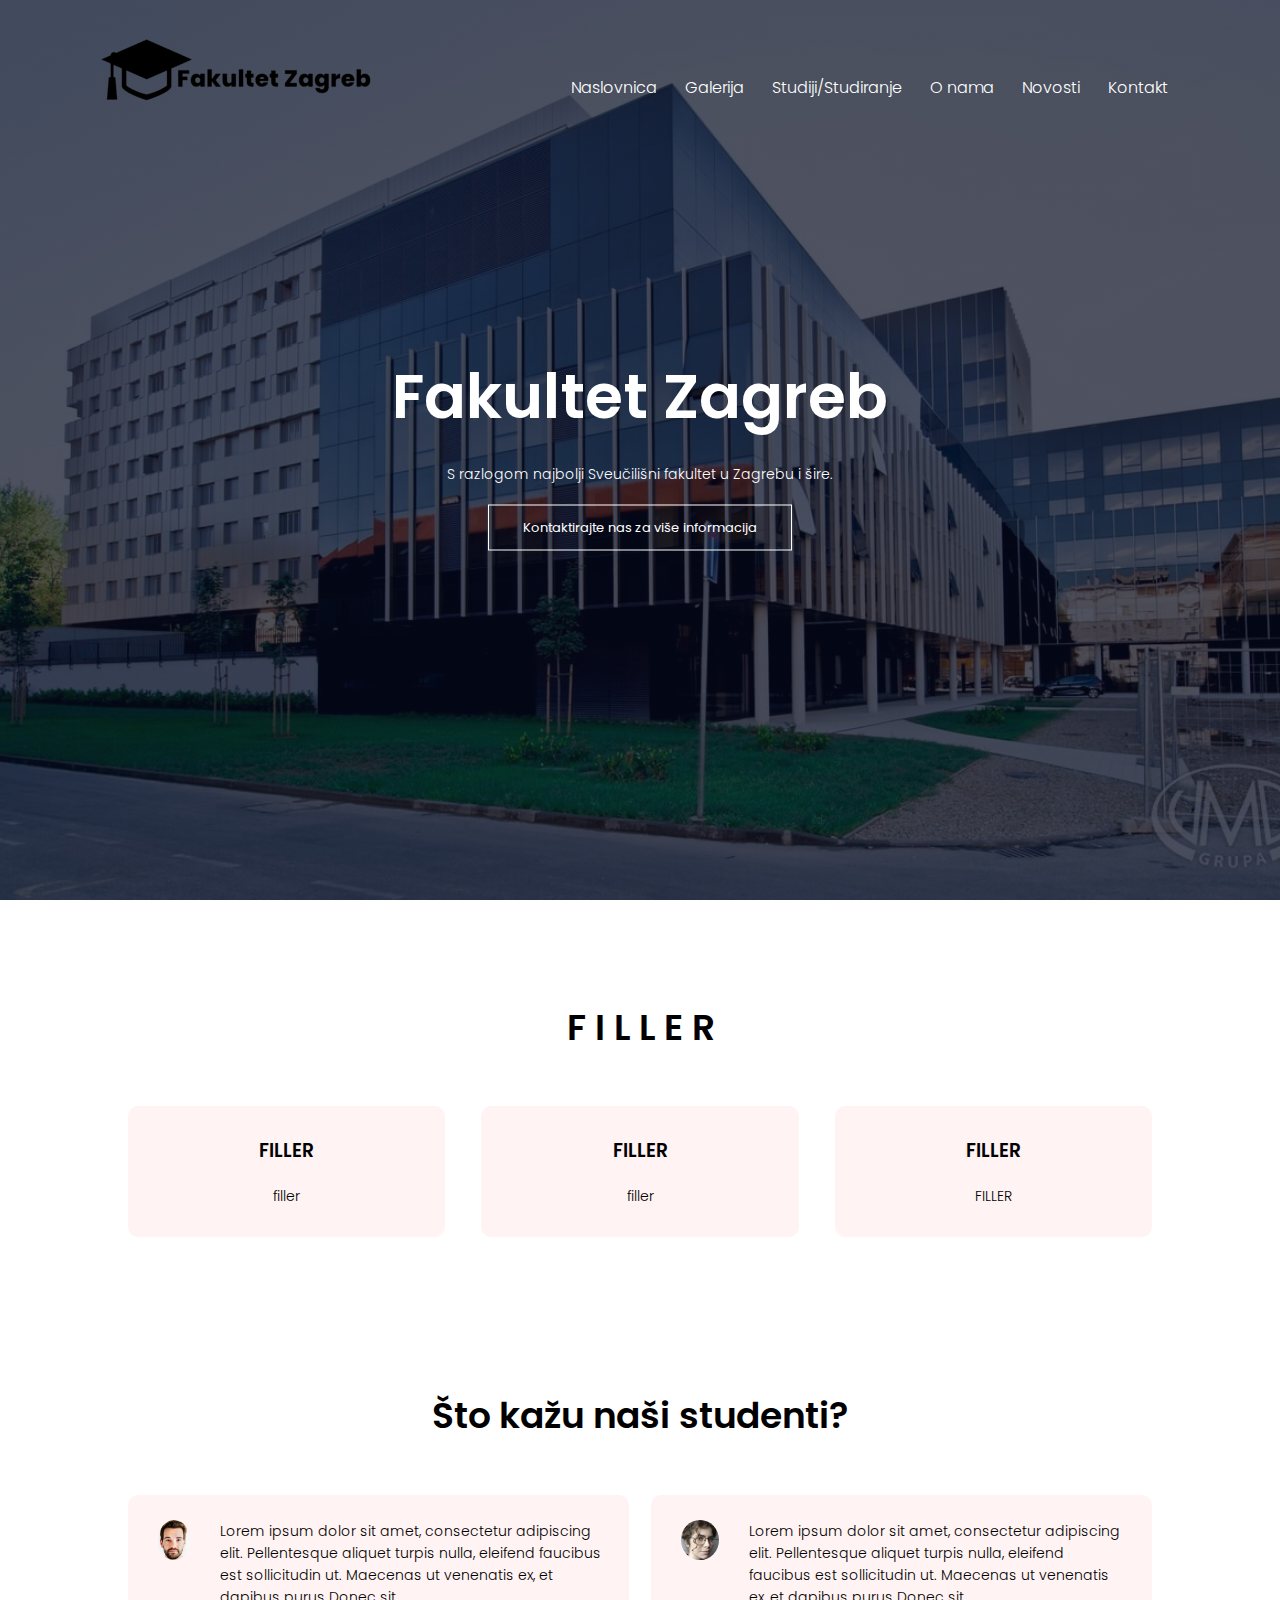
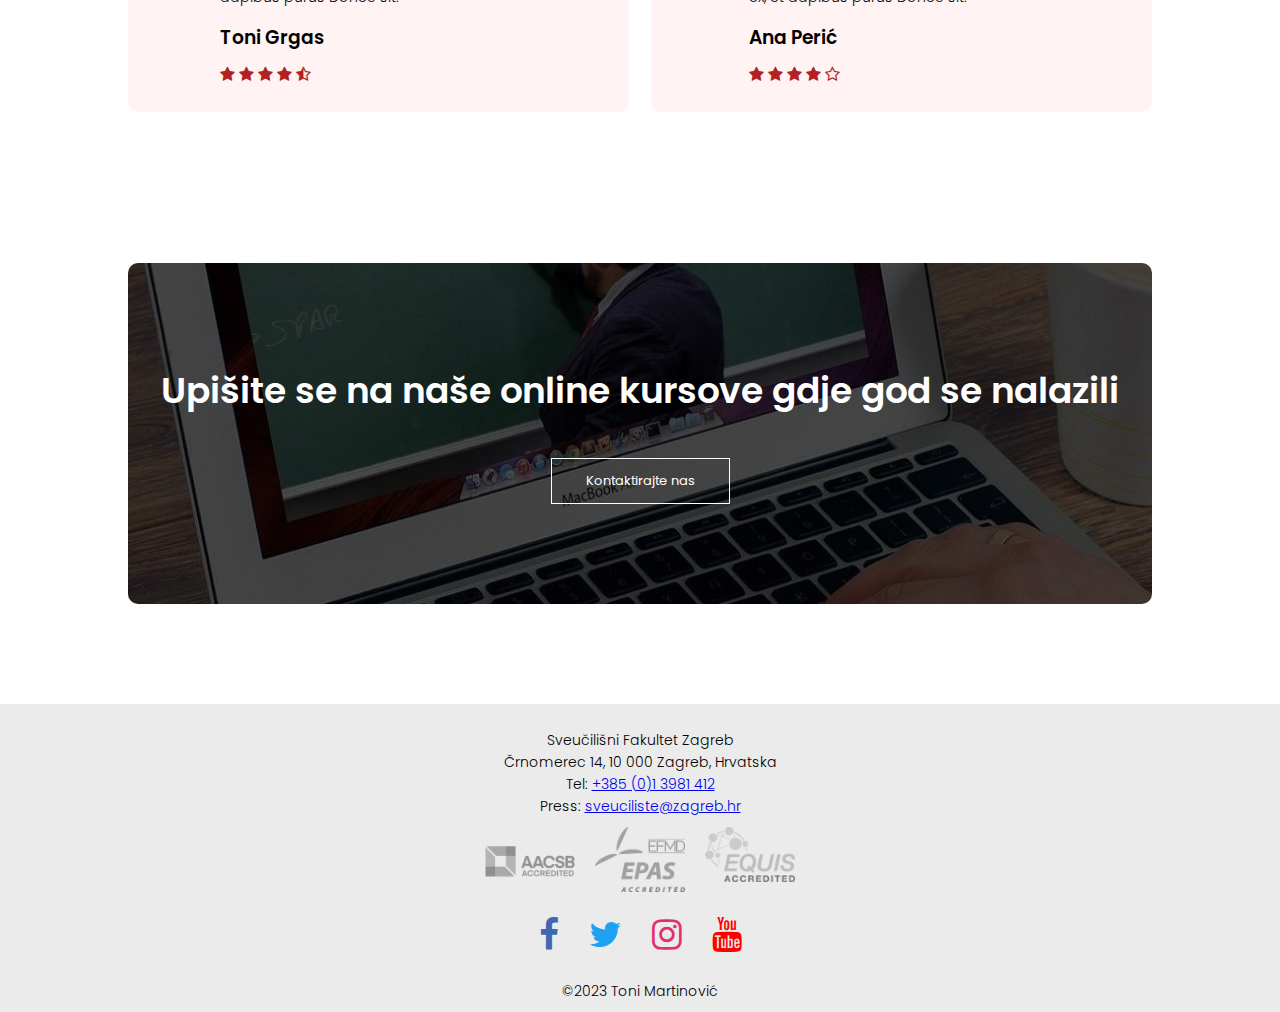
==== index.html @ e49adcfc "Update index.html" ====
<!DOCTYPE html>
<html lang="en">

<head>
  <title>Sveučilišni Fakultet Zagreb</title>
  <meta charset="utf-8">
  <meta name="viewport" content="width=device-width, initial-scale=1">
  <link rel="stylesheet" href="style.css">
  <link rel="preconnect" href="https://fonts.googleapis.com">
  <link rel="preconnect" href="https://fonts.gstatic.com" crossorigin>
  <link href="https://fonts.googleapis.com/css2?family=Poppins:wght@100;200;300;400;600;700&display=swap"
    rel="stylesheet">
  <link rel="stylesheet" href="https://stackpath.bootstrapcdn.com/font-awesome/4.7.0/css/font-awesome.min.css">

<body>
  <section class="header">
    <nav>
      <a href="index.html"><img src="slike/logo.png"></a>
      <div class="nav-links" id="navLinks">
        <ul>
          <i class="fa fa-times"></i>
          <li><a href="index.html">Naslovnica</a></li>
          <li><a href="galerija.html">Galerija</a></li>
          <li><a href="studiji.html">Studiji/Studiranje</a></li>
          <li><a href="about.html">O nama</a></li>
          <li><a href="novosti.html">Novosti</a></li>
          <li><a href="kontakt.html">Kontakt</a></li>
        </ul>
      </div>
    </nav>
    <div class="text-box">
      <h1>Fakultet Zagreb</h1>
      <p>S razlogom najbolji Sveučilišni fakultet u Zagrebu i šire.</p>
      <a href="kontakt.html" class="hero-btn">Kontaktirajte nas za više informacija</a>
    </div>
  </section>
  <!--------STUDIJI-------->
  <section class="ponuda">
    <h1>
      F I L L E R
    </h1>
    <div class="row">
      <div class="ponuda-col">
        <h3>FILLER</h3>
        <p> filler</p>
      </div>
      <div class="ponuda-col">
        <h3>FILLER</h3>
        <p>filler</p>
      </div>
      <div class="ponuda-col">
        <h3>FILLER</h3>
        <p>FILLER<br>
      </div>
    </div>
  </section>
  <!---------osvrti---------->
  <section class="osvrti">
    <h1>Što kažu naši studenti?</h1>

    <div class="row">
      <div class="osvrti-col">
        <img src="slike/osvrt1.png">
        <div>
          <p>Lorem ipsum dolor sit amet, consectetur adipiscing elit.
            Pellentesque aliquet turpis nulla, eleifend faucibus est sollicitudin ut.
            Maecenas ut venenatis ex, et dapibus purus Donec sit.</p>
          <h3>Toni Grgas</h3>
          <i class="fa fa-star"></i>
          <i class="fa fa-star"></i>
          <i class="fa fa-star"></i>
          <i class="fa fa-star"></i>
          <i class="fa fa-star-half-o"></i>
        </div>
      </div>
      <div class="osvrti-col">
        <img src="slike/osvrt2.png">
        <div>
          <p>Lorem ipsum dolor sit amet, consectetur adipiscing elit.
            Pellentesque aliquet turpis nulla, eleifend faucibus est sollicitudin ut.
            Maecenas ut venenatis ex, et dapibus purus Donec sit.</p>
          <h3>Ana Perić</h3>
          <i class="fa fa-star"></i>
          <i class="fa fa-star"></i>
          <i class="fa fa-star"></i>
          <i class="fa fa-star"></i>
          <i class="fa fa-star-o"></i>
        </div>
      </div>
    </div>
  </section>

  <!--------ONLINE-------->
  <section class="onlinekontakt">
    <h1>Upišite se na naše online kursove gdje god se nalazili</h1>
    <a href="kontakt.html" class="hero-btn">Kontaktirajte nas</a>
  </section>
  <!--------FOOTER-------->
  <section class="footer">
    <p>Sveučilišni Fakultet Zagreb<br>
      Črnomerec 14, 10 000 Zagreb, Hrvatska<br>
      Tel: <a href="tel:+385 (0)1 3981 412">+385 (0)1 3981 412</a><br>
      Press: <a href="kontakt.html">sveuciliste@zagreb.hr</a></p>
    <div class="footer-logos">
      <li>
        <a href="http://www.aacsb.edu/" target="_blank">
          <img src="/slike/aacsb_grey.png" alt="AACSB"></a>
      </li>
      <li>
        <a href="https://efmdglobal.org/" target="_blank">
          <img src="/slike/epas_grey.png" alt="EPAS">
        </a>
      </li>
      <li>
        <a href="https://www.efmdglobal.org/" target="_blank">
          <img src="/slike/equis-gray.png" alt="EQUIS">
        </a>
      </li>
    </div>
    <div class="icons">
      <a href="https://www.facebook.com/sveucilisnifakultetzagreb" class="fa fa-facebook"></a>
      <a href="https://www.twitter.com/sveucilisnifakultetzagreb" class="fa fa-twitter"></a>
      <a href="https://www.instagram.com/sveucilisnifakultetzagreb" class="fa fa-instagram"></a>
      <a href="https://www.youtube.com/@sveucilisnifakultetzagreb" class="fa fa-youtube"></a>
    </div>
    <p>©2023 Toni Martinović</p>
  </section>
  <!--------FOOTER-------->
</body>

</html>
---- style.css ----
* {
  margin: 0;
  padding: 0;
  font-family: 'Poppins', sans-serif;
}

.header {
  min-height: 100vh;
  width: 100%;
  background-image: linear-gradient(rgba(4, 9, 30, 0.7), rgba(4, 9, 30, 0.7)), url(slike/pozadina.png);
  background-position: center;
  background-size: cover;
  position: relative;
}

.header img {
  padding-left: 100px;
  padding-top: 32px;
}

.nav {
  display: flex;
  padding: 2% 6%;
  justify-content: space-between;
  align-items: center;
}

.nav img {
  width: 150px;
}

.nav-links {
  flex: 1;
  text-align: right;
  margin-top: -50px;
  font-weight: 300;
  padding-right: 100px;
}

.nav-links ul li {
  list-style: none;
  display: inline-block;
  padding: 8px 12px;
  position: relative;
}

.nav-links ul li a {
  color: white;
  text-decoration: none;
  font-size: 16px;
}


.text-box {
  width: 90%;
  color: white;
  position: absolute;
  top: 50%;
  left: 50%;
  transform: translate(-50%, -50%);
  text-align: center;
}

.text-box h1 {
  font-size: 62px;
}

.text-box p {
  margin: 10px 0 10px;
  font-size: 14px;
  color: white;
}

.hero-btn {
  display: inline-block;
  text-decoration: none;
  color: white;
  border: 1px solid white;
  padding: 12px 34px;
  font-size: 13px;
  background: transparent;
  position: relative;
  cursor: pointer;
}

.hero-btn:hover {
  border: 1px solid red;
  background: red;
  transition: 1.5s;
}

nav .fa {
  display: none;
}


@media(max-width: 700px) {
  .text-box h1 {
    font-size: 20px;
  }

  .nav-links ul li {
    display: block;
  }

  .nav-links {
    position: fixed;
    background: red;
    text-align: left;
    height: 100vh;
    width: 200px;
    top: 0;
    right: -300px;
    text-align: left;
    z-index: 2;
    transition: 1s;
  }

  nav .fa {
    display: block;
    color: #fff;
    margin: 10px;
    font-size: 22px;
    cursor: pointer;
  }

  .nav-links ul {
    padding: 30px;
  }

  .header img {
    padding-left: 25px;
    padding-top: 8px;
  }
}

/*-------Ponuda------*/
.ponuda {
  width: 80%;
  margin: auto;
  text-align: center;
  padding-top: 100px;
}

h1 {
  font-size: 36px;
  font-weight: 600;
}

p {
  color: #000000;
  font-size: 14px;
  font-weight: 300;
  line-height: 22px;
  padding: 10px;
}

.row {
  margin-top: 5%;
  display: flex;
  justify-content: space-between;
}

.ponuda-col {
  flex-basis: 31%;
  background: #fff3f3;
  border-radius: 10px;
  margin-bottom: 5%;
  padding: 20px 12px;
  box-sizing: border-box;
}

h3 {
  text-align: center;
  font-weight: 600;
  margin: 10px 0;
}

.ponuda-col:hover {
  box-shadow: 0 0 20px 0px rgba(0, 0, 0, 0.2);
}

@media(max-width: 700px) {
  .row {
    flex-direction: column;
  }

  .ponuda h1 {
    font-size: 24px;
  }

  .ponuda p {
    font-size: 13px;
  }
}

/*-------------- VIJESTI --------*/

.vijesti {
  width: 80%;
  margin: auto;
  text-align: center;
  padding-top: 50px;
}

.vijesti-col {
  flex-basis: 32%;
  border-radius: 10px;
  margin-bottom: 30px;
  position: relative;
  overflow: hidden;
}

.vijesti-col img {
  width: 100%;
  display: block;
}

.layer {
  height: 100%;
  width: 100%;
  position: absolute;
  top: 0;
  left: 0;
  transition: 0.5s;
}

.layer:hover {
  background: rgba(100, 144, 240, 0.527);
}

.layer h3 {
  width: 100%;
  font-weight: 500;
  color: white;
  font-size: 26px;
  bottom: 0;
  left: 50%;
  transform: translateX(-50%);
  position: absolute;
  opacity: 0;
  transition: 0.5s;

}

.layer:hover h3 {
  bottom: 49%;
  opacity: 1;
}

@media(max-width: 700px) {
  .vijesti img {
    margin-left: 0px;
    margin-right: 15px;
  }

  .vijesti h3 {
    font-size: 17px;
  }
}

/* ---------KAMPUS-------- */

.kampus {
  width: 80%;
  margin: auto;
  text-align: center;
  padding-top: 100px;
}

.kampus-col {
  flex-basis: 31%;
  border-radius: 10px;
  margin-bottom: 5%;
  text-align: left;
}

.kampus-col img {
  width: 100%;
  border-radius: 10px;
}

.kampus-col p {
  padding: 0;
}

.kampus-col h3 {
  margin-top: 16px;
  margin-bottom: 15px;
  text-align: left;
}

/*---------OSVRTI----------*/
.osvrti {
  width: 80%;
  margin: auto;
  padding-top: 100px;
  text-align: center;
}

.osvrti-col {
  flex-basis: 44%;
  border-radius: 10px;
  margin-bottom: 5%;
  text-align: left;
  background: #fff3f3;
  padding: 25px;
  cursor: pointer;
  display: flex;
}

.osvrti-col img {
  height: 40px;
  margin-left: 5px;
  margin-right: 30px;
  border-radius: 50%;
}

.osvrti-col p {
  padding: 0;
}

.osvrti-col h3 {
  margin-top: 15px;
  text-align: left;
}

.osvrti-col .fa {
  color: firebrick;
}

@media(max-width: 700px) {
  .osvrti-col img {
    margin-left: 0px;
    margin-right: 15px;
  }
}

/* --------ONLINE----------*/
.onlinekontakt {
  margin: 100px auto;
  width: 80%;
  background-image: linear-gradient(rgb(0, 0, 0, 0.7), rgba(0, 0, 0, 0.7)), url(slike/onlinebanner.png);
  background-position: center;
  background-size: cover;
  border-radius: 10px;
  text-align: center;
  padding: 100px 0;
}

.onlinekontakt h1 {
  color: white;
  margin-bottom: 40px;
  padding: 0;
}

@media(max-width: 700px) {
  .onlinekontakt h1 {
    font-size: 24px;
  }
}

.footer {
  width: 100%;
  text-align: center;
  padding: 15px 0;
  padding-bottom: 0px;
  background-color: rgba(128, 128, 128, 0.158);
}

.footer h4 {
  margin-bottom: 25px;
  margin-top: 25px;
  font-weight: 600;
}

.footer-logos img {
  width: 90px;
  margin: 0 10px;
  opacity: .5;
}

.footer-logos {
  padding: 0px;
  list-style-type: none;
  padding: 0;
  margin: 0;
  display: inline-flex;
}

.icons .fa {
  color: #FF0000;
  margin: 0 13px;
  cursor: pointer;
  padding: 18px 0;
  font-size: 35px;
  text-decoration: none;
  /* hyperlink crtica na ikonicama*/
}

.icons .fa:hover {
  color: rgba(253, 114, 114, 0.733);
  transition: 1s;
}

.icons .fa-facebook {
  color: #4267B2;
}

.icons .fa-facebook:hover {
  color: rgb(47, 6, 161);
  transition: 1s;
}

.icons .fa-twitter {
  color: #1DA1F2;
}

.icons .fa-twitter:hover {
  color: #197ab6;
  transition: 1s;
}

.icons .fa-instagram {
  color: #E1306C;
}

.icons .fa-instagram:hover {
  color: rgba(192, 49, 97, 0.452);
  transition: 1s;
}

/*--------------SUB-HEADER---------*/
.sub-header img {
  padding-left: 100px;
  padding-top: 32px;
  text-align: left;
}

.sub-header {
  min-height: 50vh;
  width: 100%;
  background-image: linear-gradient(rgba(4, 9, 30, 0), rgb(4, 9, 30)), url(slike/aboutbg.png);
  background-position: center;
  background-size: cover;
  position: relative;
}

.sub-header h1 {
  text-align: center;
  color: white;
  margin-top: 100px;
}

/*-----------ABOUT----------*/

.about-us {
  width: 80%;
  margin: auto;
  padding-top: 35px;
  padding-bottom: 50px;
}

.about-col {
  flex-basis: 48%;
  padding: 30px 2px;
}

.about-col img {
  width: 100%;
}

.about-col h1 {
  padding-top: 0;
}

.about-col p {
  padding: 15px 0 25px;
  font-size: 16px;
  font-weight: 500;
}

.red-btn {
  border: 1px solid #f44336;
  background: transparent;
  color: red;
}

.red-btn:hover {
  color: white;
}

@media(max-width: 700px) {
  .sub-header img {
    padding-left: 25px;
    padding-top: 8px;
  }

  .about-col p {
    font-size: 15px;
  }

  .about-col h1 {
    font-size: 25px;
  }
}


/*---------MAIN--------*/
.studiji-content {
  width: 80%;
  margin: auto;
  padding: 60px 0;
}

.studiji-left {
  flex-basis: 65%;
}

.studiji-left img {
  width: 100%;
}

.studiji-left h2 {
  color: #222;
  font-weight: 600;
  margin: 30px 0;
}

.studiji-left p {
  color: #999;
  padding: 0;
}

.studiji-right {
  flex-basis: 32%;
}

.studiji-right h3 {
  background-color: #f44336;
  color: #fff;
  padding: 7px 0;
  font-size: 16px;
  margin-bottom: 20px;
}

.studiji-right div {
  display: flex;
  align-items: center;
  justify-content: space-between;
  color: #555;
  padding: 8px;
  box-sizing: border-box;
}

.comment-box {
  border: 1px solid #ccc;
  margin: 50px 0;
  padding: 10px 20px;
  width: 63%;

}

.comment-box h3 {
  text-align: left;
}

.comment-form input,
.comment-form textarea {
  width: 100%;
  padding: 10px;
  margin: 15px 0;
  box-sizing: border-box;
  border: none;
  outline: none;
  background: #f0f0f0;
}

.comment-form button {
  margin: 10px 0;
}

@media(max-width:700px) {
  .sub-header h1 {
    font-size: 24px;
  }
}

.lokacija {
  width: 80%;
  margin: auto;
  padding: 80px 0;

}

.lokacija iframe {
  width: 100%;
}

.kontakt {
  width: 80%;
  margin: auto;
}

.kontakt-col {
  flex-basis: 48%;
  margin-bottom: 30px;
}

.kontakt-col div {
  display: flex;
  align-items: center;
  margin-bottom: 40px;
}

.kontakt-col div .fa {
  font-size: 28px;
  color: #f44336;
  margin: 10px;
  margin-right: 30px;
}

.kontakt-col div p {
  padding: 0;
}

.kontakt-col div h5 {
  font-size: 20px;
  margin-bottom: 5px;
  color: #555;
  font-weight: 400;
}

.kontakt-col input,
.kontakt-col textarea {
  width: 100%;
  padding: 15px;
  margin-bottom: 17px;
  outline: none;
  border: 1px solid grey;
  box-sizing: border-box;
}


/* GALERIJA */

.gallery-image {
  padding: 10px;
  display: flex;
  flex-wrap: wrap;
  justify-content: center;
}

.gallery-image img {
  height: 500px;
  width: 700px;
  transform: scale(1.0);
  transition: transform 0.4s ease;
}

.img-box {
  box-sizing: content-box;
  margin: 10px;
  height: 500px;
  width: 700px;
  overflow: hidden;
  display: inline-block;
  color: white;
  position: relative;
  background-color: white;
}

.caption {
  position: absolute;
  bottom: 5px;
  left: 20px;
  opacity: 0.0;
  transition: transform 0.3s ease, opacity 0.3s ease;
  color: white;
  font-size: 20px;
}

.transparent-box {
  height: 500px;
  width: 700px;
  background-color: rgba(0, 0, 0, 0);
  position: absolute;
  top: 0;
  left: 0;
  transition: background-color 0.3s ease;
}

.img-box:hover img {
  transform: scale(1.1);
}

.img-box:hover .transparent-box {
  background-color: rgba(0, 0, 0, 0.5);
}

.img-box:hover .caption {
  transform: translateY(-20px);
  opacity: 1.0;
}

.img-box:hover {
  cursor: pointer;
}

.caption p {
  font-size: 25px;
  color: white;
}

.opacity-low {
  opacity: 0.8;
}
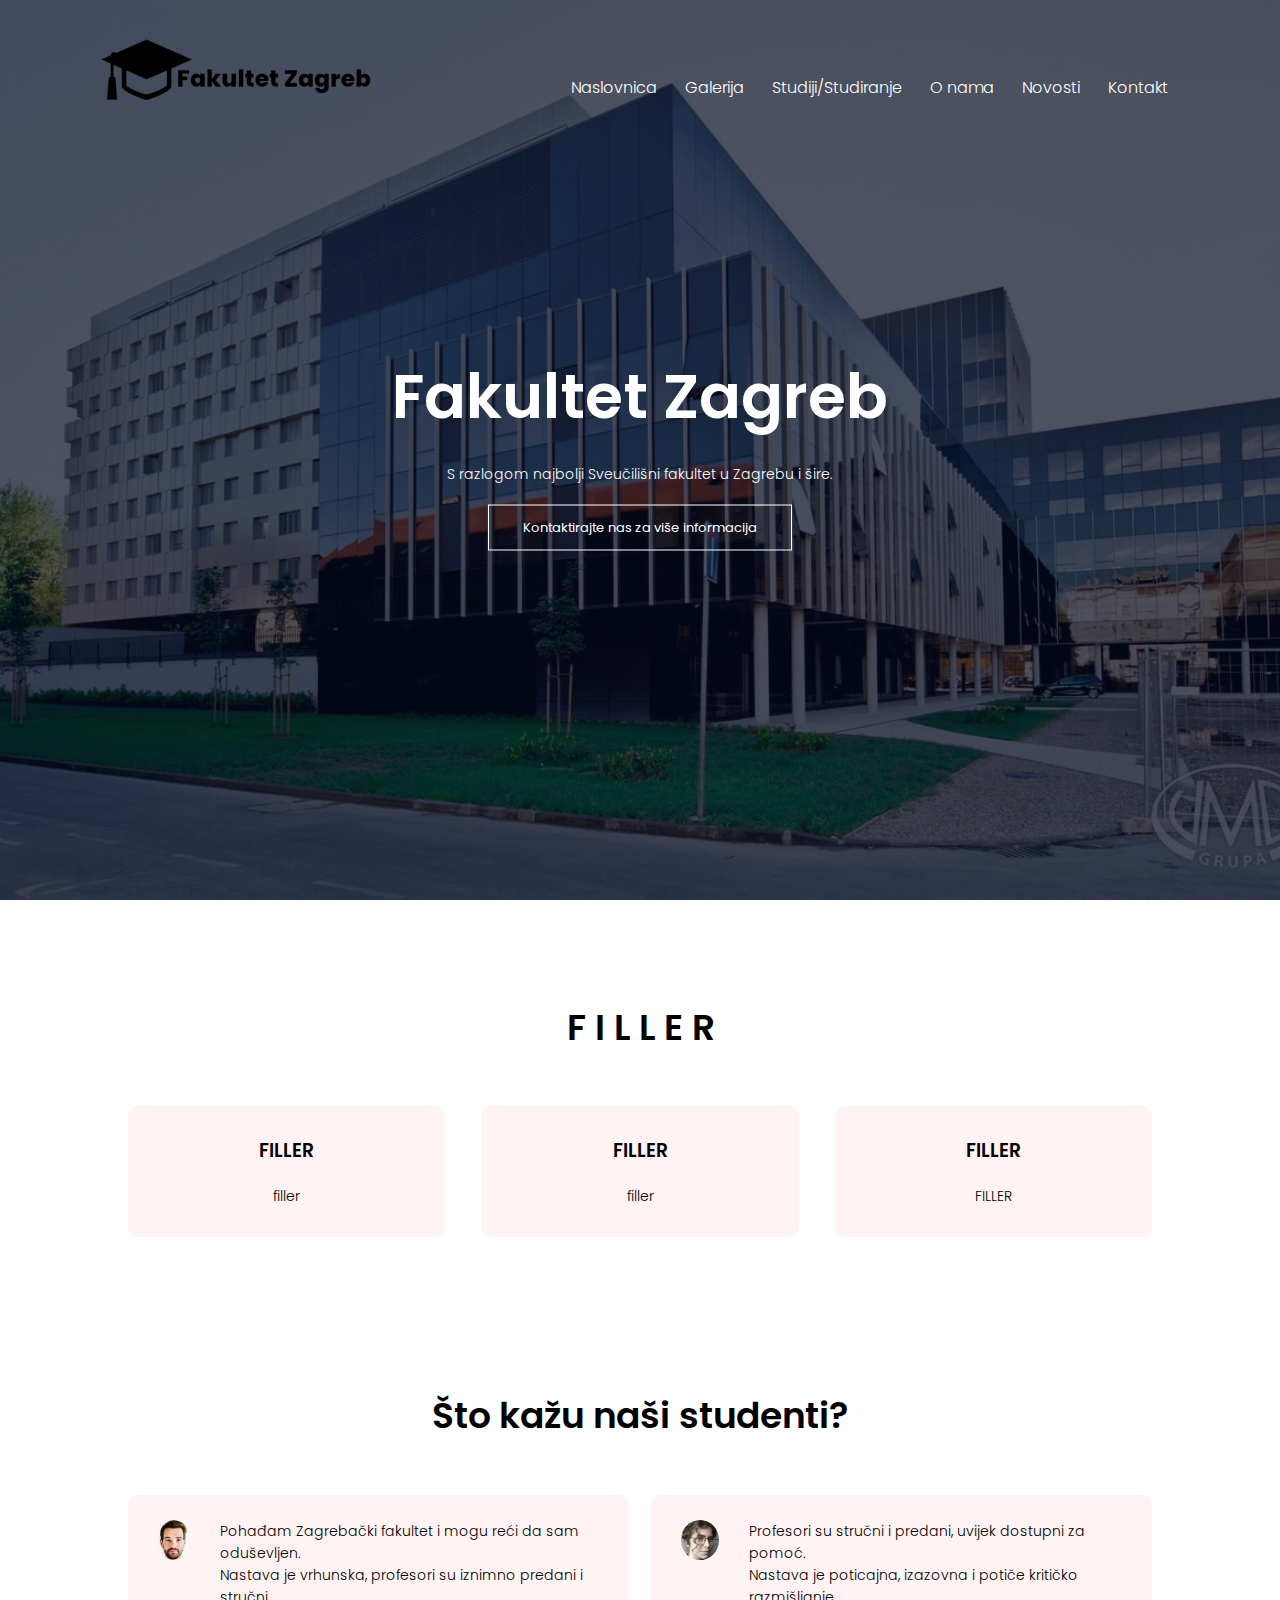
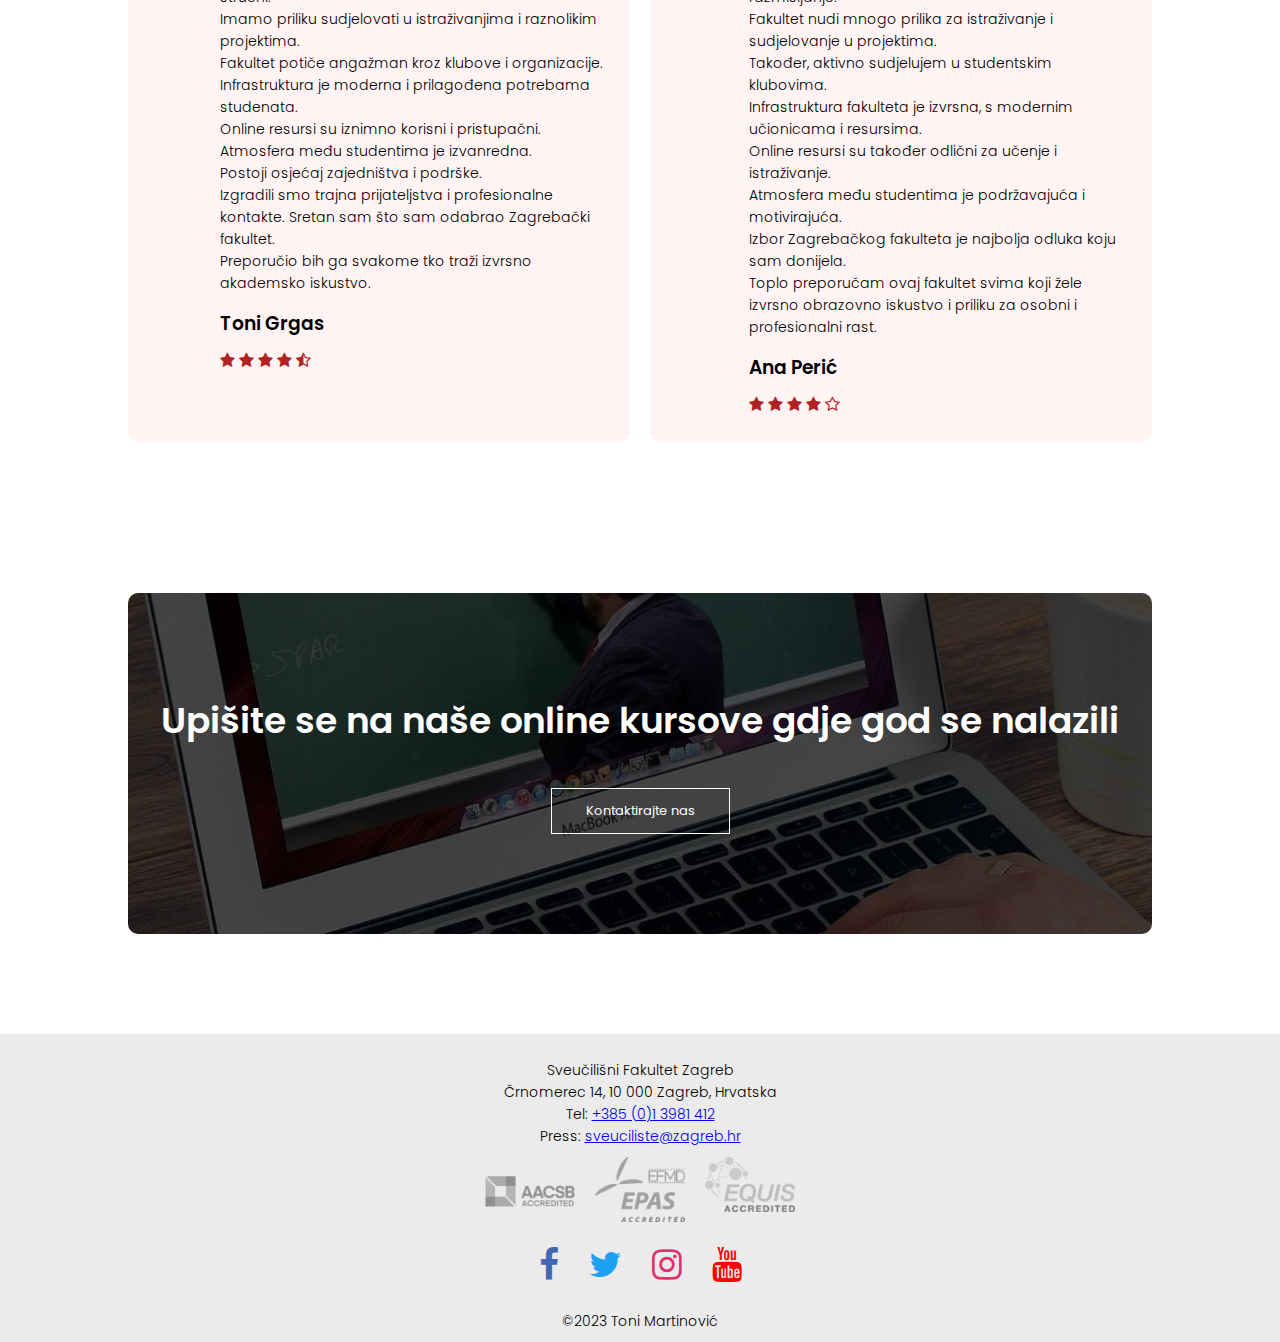
==== commit 8ab57ef6: "Update index.html" ====
--- a/index.html
+++ b/index.html
@@ -62,9 +62,17 @@
       <div class="osvrti-col">
         <img src="slike/osvrt1.png">
         <div>
-          <p>Lorem ipsum dolor sit amet, consectetur adipiscing elit.
-            Pellentesque aliquet turpis nulla, eleifend faucibus est sollicitudin ut.
-            Maecenas ut venenatis ex, et dapibus purus Donec sit.</p>
+          <p>Pohađam Zagrebački fakultet i mogu reći da sam oduševljen.<br>
+            Nastava je vrhunska, profesori su iznimno predani i stručni.<br>
+            Imamo priliku sudjelovati u istraživanjima i raznolikim projektima.<br>
+            Fakultet potiče angažman kroz klubove i organizacije.<br>
+            Infrastruktura je moderna i prilagođena potrebama studenata.<br>
+            Online resursi su iznimno korisni i pristupačni.<br>
+            Atmosfera među studentima je izvanredna.<br>
+            Postoji osjećaj zajedništva i podrške.<br>
+            Izgradili smo trajna prijateljstva i profesionalne kontakte.
+            Sretan sam što sam odabrao Zagrebački fakultet.<br>
+            Preporučio bih ga svakome tko traži izvrsno akademsko iskustvo.</p>
           <h3>Toni Grgas</h3>
           <i class="fa fa-star"></i>
           <i class="fa fa-star"></i>
@@ -76,9 +84,16 @@
       <div class="osvrti-col">
         <img src="slike/osvrt2.png">
         <div>
-          <p>Lorem ipsum dolor sit amet, consectetur adipiscing elit.
-            Pellentesque aliquet turpis nulla, eleifend faucibus est sollicitudin ut.
-            Maecenas ut venenatis ex, et dapibus purus Donec sit.</p>
+          <p>Profesori su stručni i predani, uvijek dostupni za pomoć.<br>
+            Nastava je poticajna, izazovna i potiče kritičko razmišljanje.<br>
+            Fakultet nudi mnogo prilika za istraživanje i sudjelovanje u projektima.<br>
+            Također, aktivno sudjelujem u studentskim klubovima. <br>
+            Infrastruktura fakulteta je izvrsna, s modernim učionicama i resursima.<br>
+            Online resursi su također odlični za učenje i istraživanje.<br>
+            Atmosfera među studentima je podržavajuća i motivirajuća.<br>
+            Izbor Zagrebačkog fakulteta je najbolja odluka koju sam donijela.<br>
+            Toplo preporučam ovaj fakultet svima koji žele izvrsno obrazovno iskustvo i priliku za osobni i
+            profesionalni rast.</p>
           <h3>Ana Perić</h3>
           <i class="fa fa-star"></i>
           <i class="fa fa-star"></i>
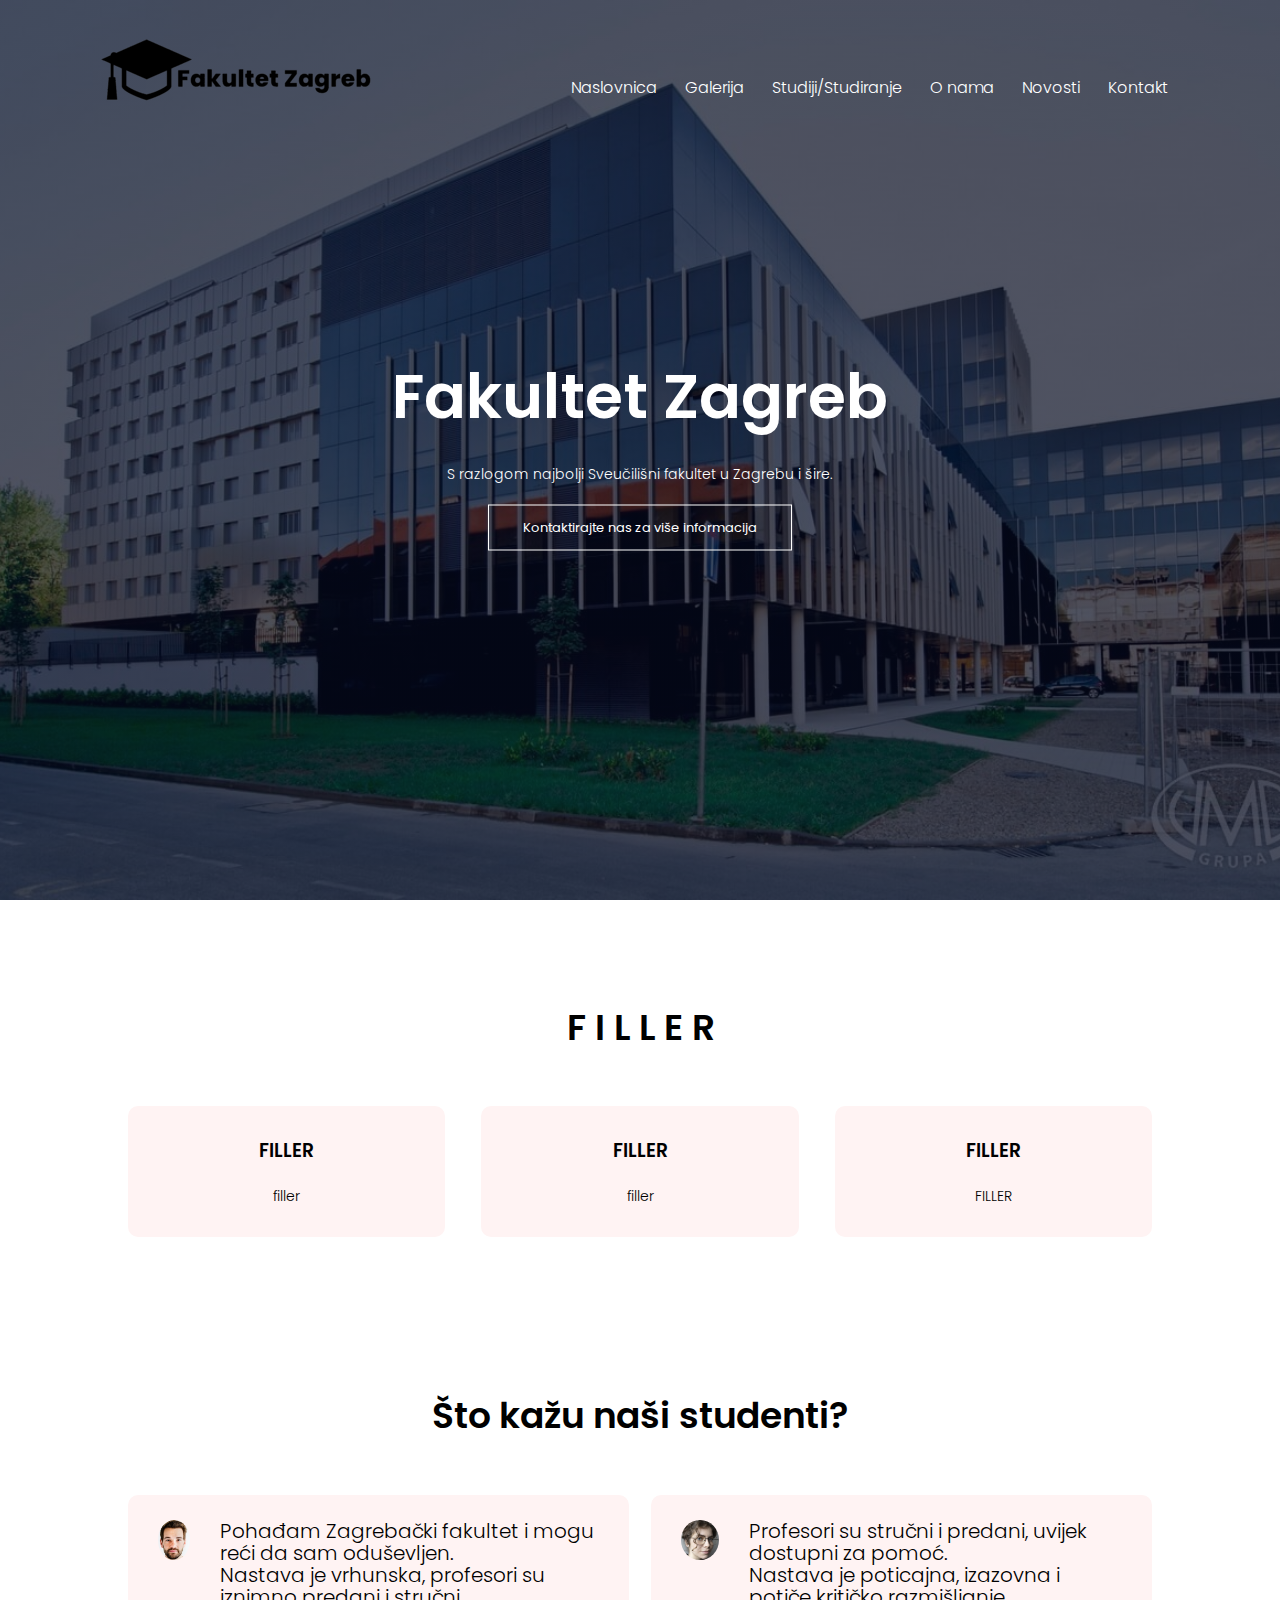
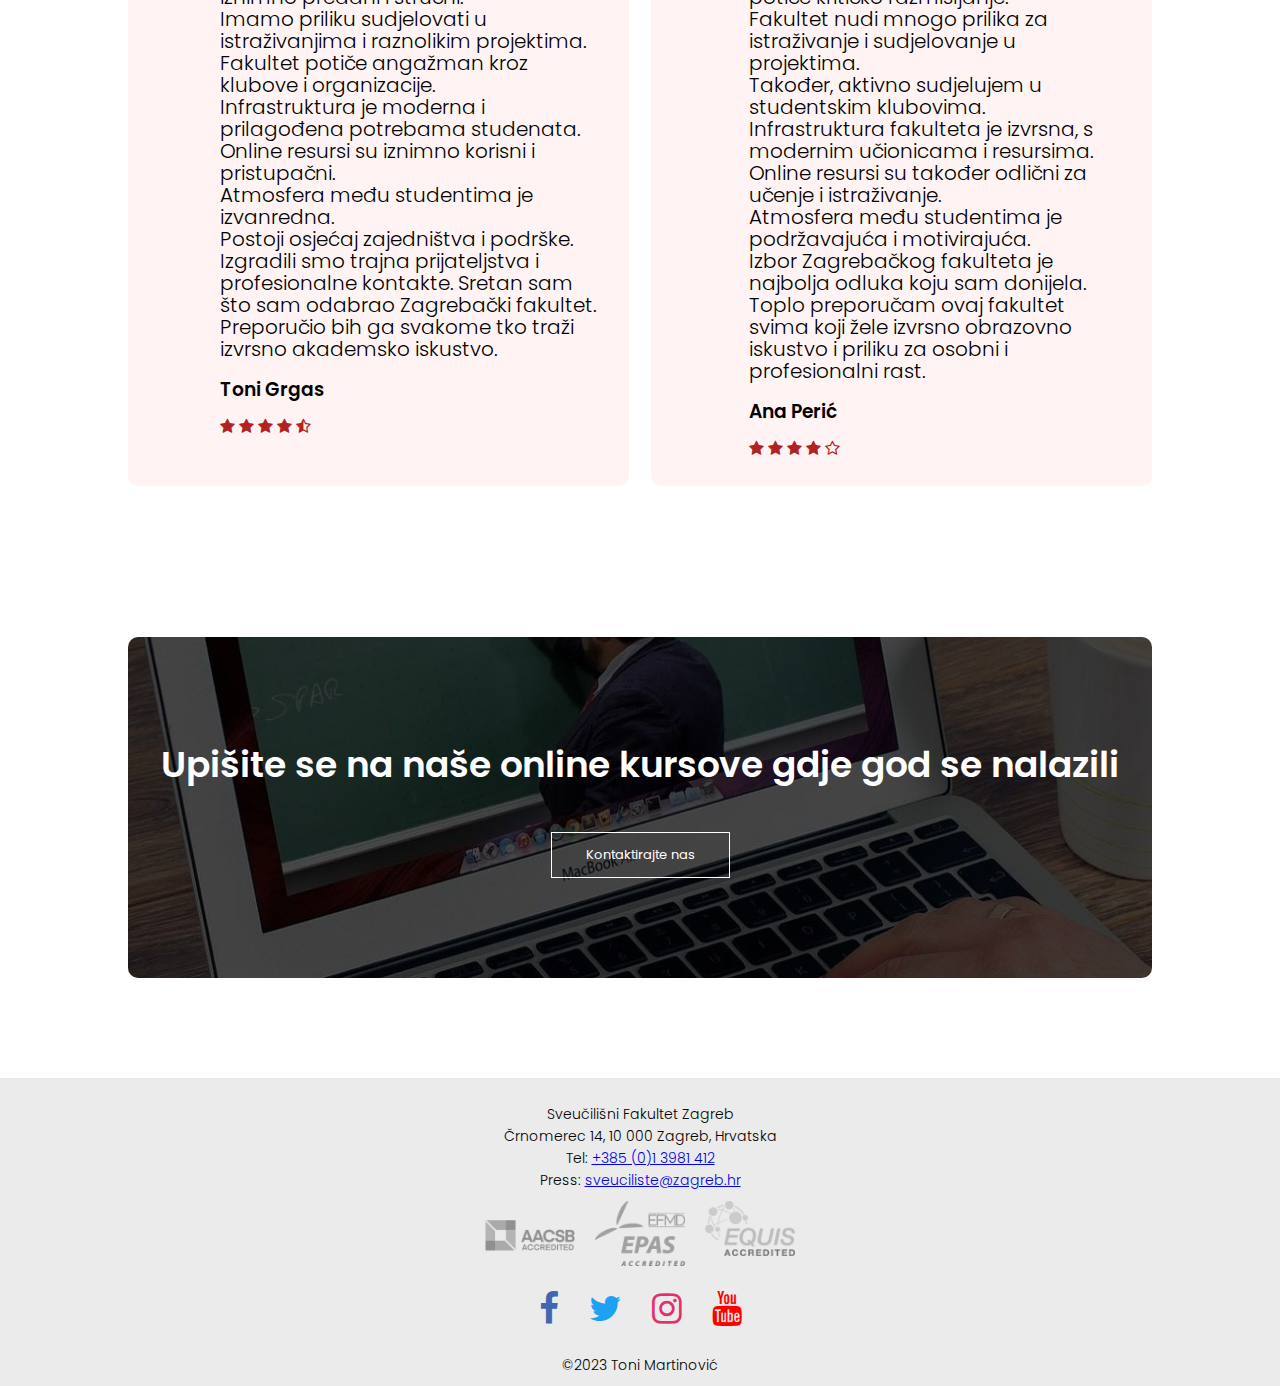
==== commit 3bcdd090: "Add files via upload" ====
--- a/index.html
+++ b/index.html
@@ -119,16 +119,16 @@
     <div class="footer-logos">
       <li>
         <a href="http://www.aacsb.edu/" target="_blank">
-          <img src="/slike/aacsb_grey.png" alt="AACSB"></a>
+          <img src="slike/aacsb_grey.png" alt="AACSB"></a>
       </li>
       <li>
         <a href="https://efmdglobal.org/" target="_blank">
-          <img src="/slike/epas_grey.png" alt="EPAS">
+          <img src="slike/epas_grey.png" alt="EPAS">
         </a>
       </li>
       <li>
         <a href="https://www.efmdglobal.org/" target="_blank">
-          <img src="/slike/equis-gray.png" alt="EQUIS">
+          <img src="slike/equis-gray.png" alt="EQUIS">
         </a>
       </li>
     </div>
@@ -143,4 +143,4 @@
   <!--------FOOTER-------->
 </body>
 
-</html>
+</html>--- a/style.css
+++ b/style.css
@@ -318,6 +318,7 @@
 
 .osvrti-col p {
   padding: 0;
+  font-size: 20px;
 }
 
 .osvrti-col h3 {
@@ -714,4 +715,4 @@
 
 .opacity-low {
   opacity: 0.8;
-}
+}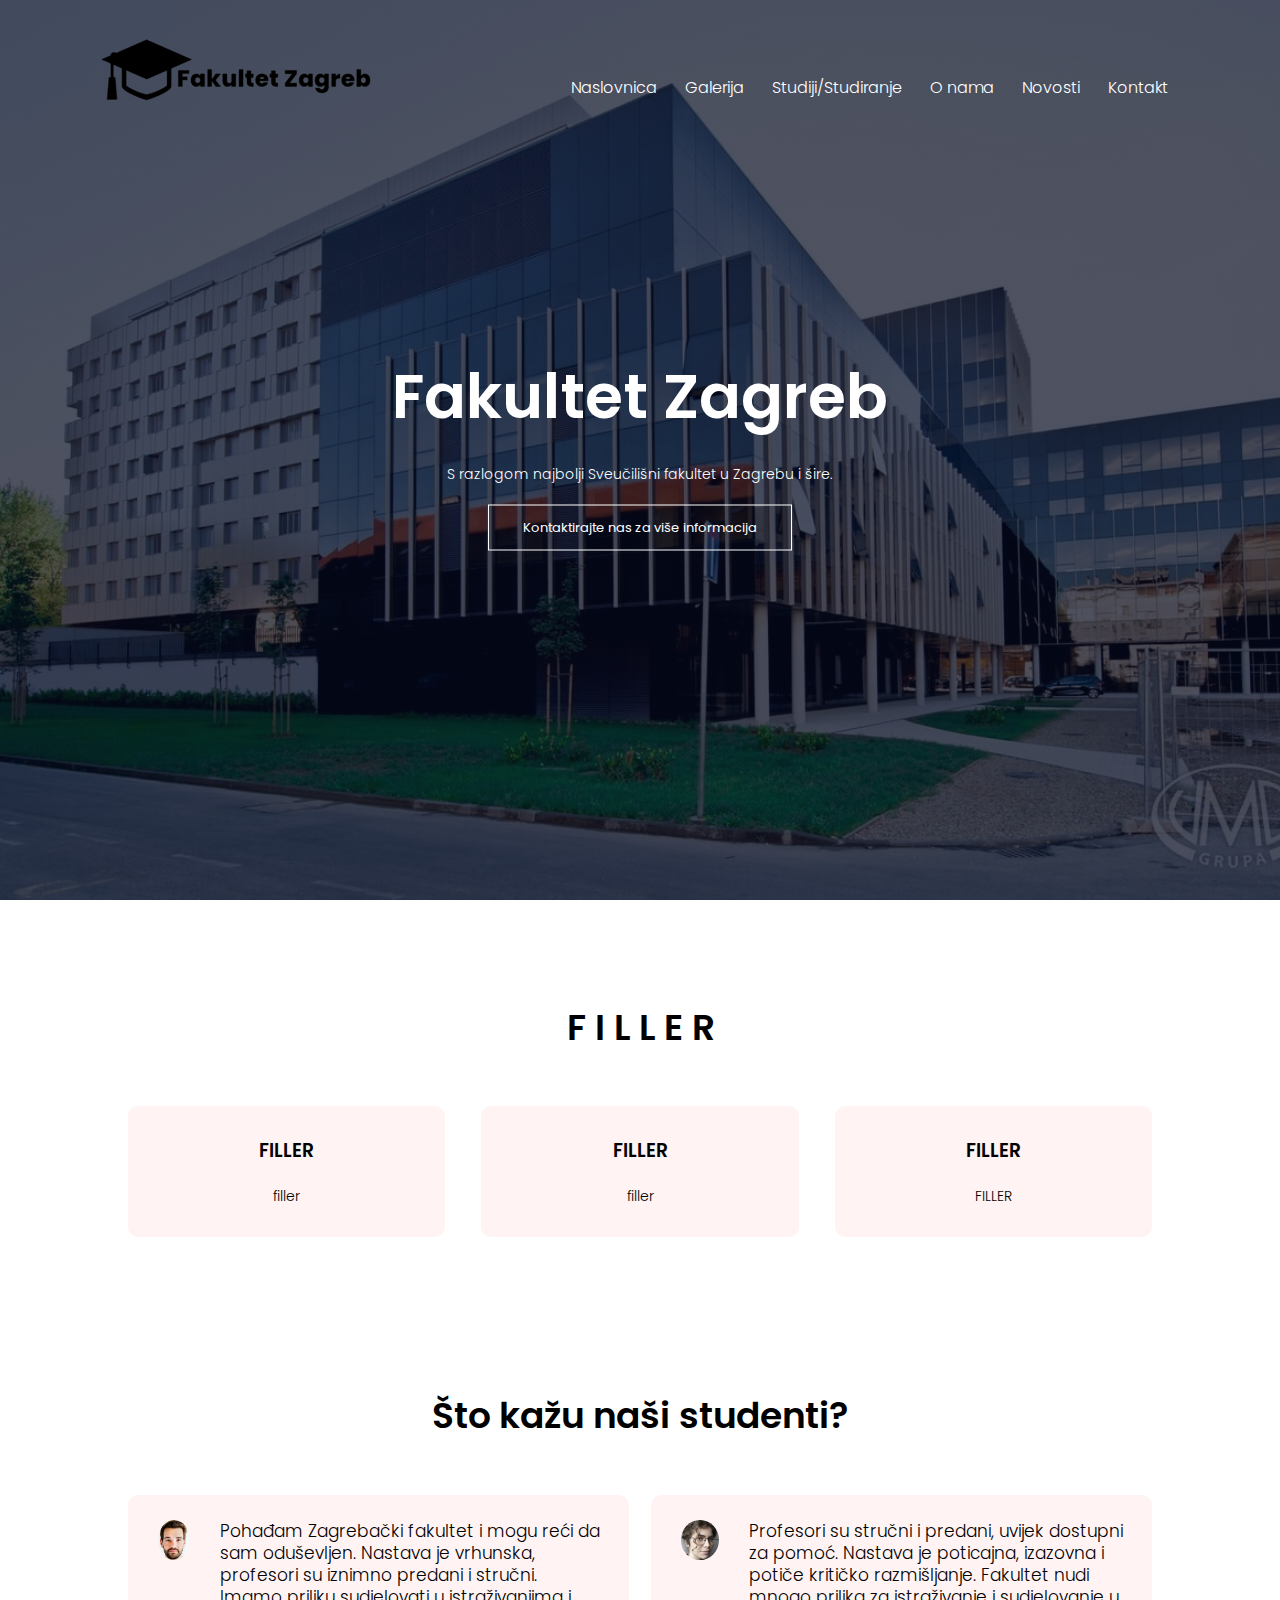
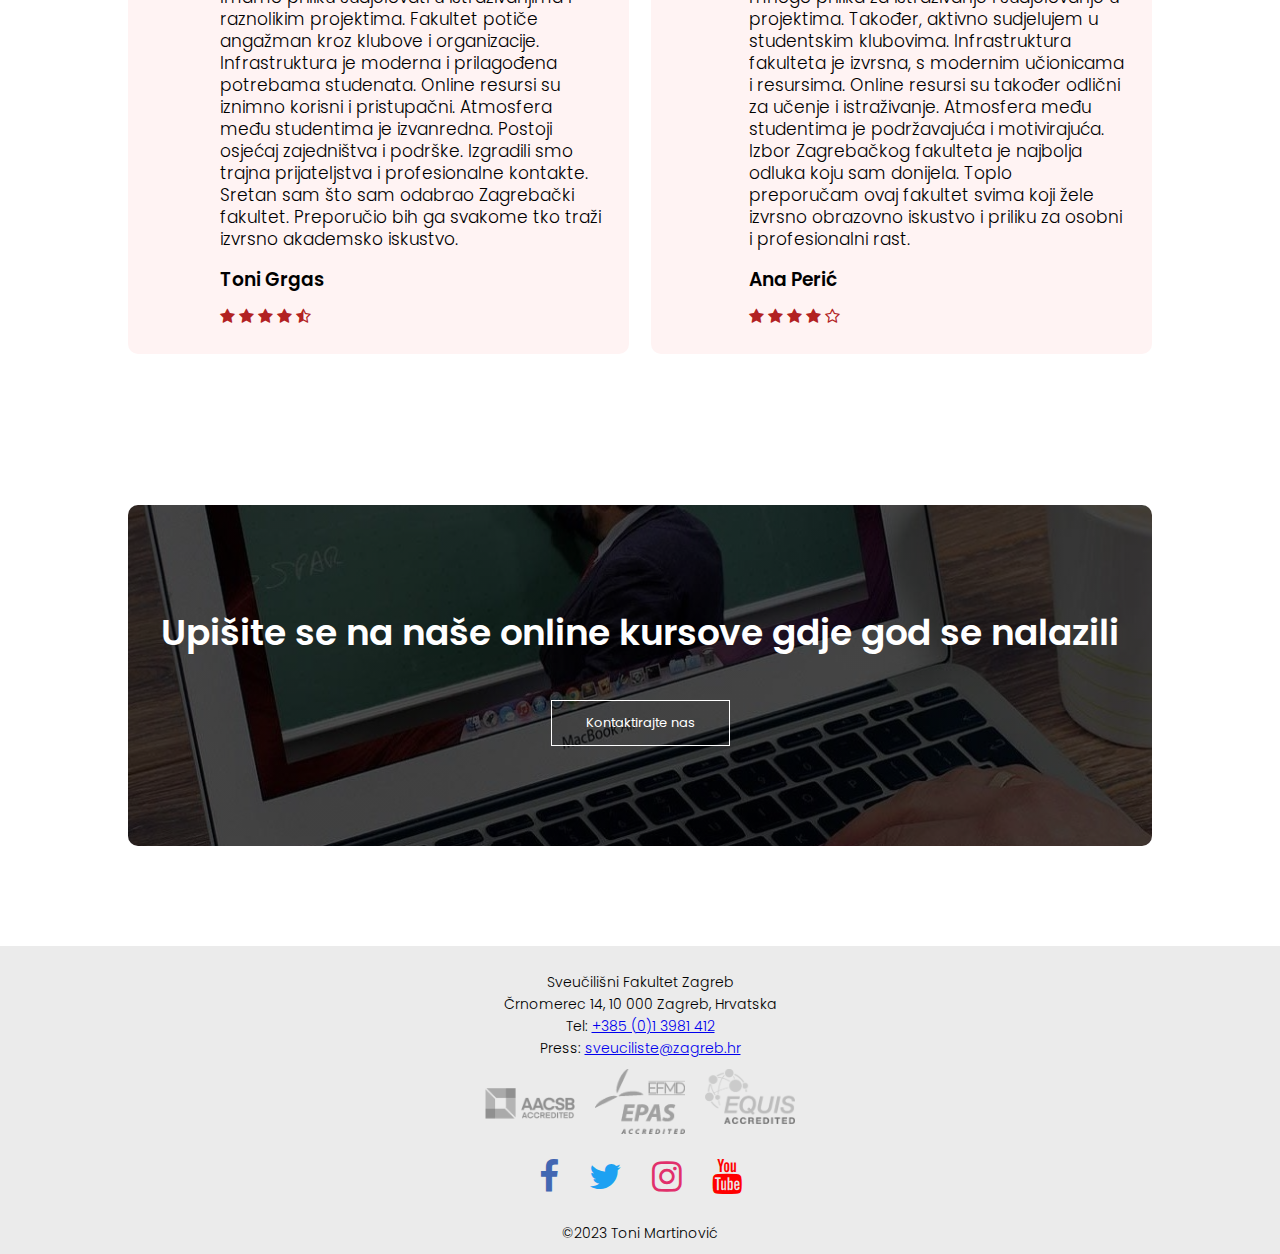
==== commit 59714a97: "Update index.html" ====
--- a/index.html
+++ b/index.html
@@ -62,16 +62,16 @@
       <div class="osvrti-col">
         <img src="slike/osvrt1.png">
         <div>
-          <p>Pohađam Zagrebački fakultet i mogu reći da sam oduševljen.<br>
-            Nastava je vrhunska, profesori su iznimno predani i stručni.<br>
-            Imamo priliku sudjelovati u istraživanjima i raznolikim projektima.<br>
-            Fakultet potiče angažman kroz klubove i organizacije.<br>
-            Infrastruktura je moderna i prilagođena potrebama studenata.<br>
-            Online resursi su iznimno korisni i pristupačni.<br>
-            Atmosfera među studentima je izvanredna.<br>
-            Postoji osjećaj zajedništva i podrške.<br>
+          <p>Pohađam Zagrebački fakultet i mogu reći da sam oduševljen.
+            Nastava je vrhunska, profesori su iznimno predani i stručni.
+            Imamo priliku sudjelovati u istraživanjima i raznolikim projektima.
+            Fakultet potiče angažman kroz klubove i organizacije.
+            Infrastruktura je moderna i prilagođena potrebama studenata.
+            Online resursi su iznimno korisni i pristupačni.
+            Atmosfera među studentima je izvanredna.
+            Postoji osjećaj zajedništva i podrške.
             Izgradili smo trajna prijateljstva i profesionalne kontakte.
-            Sretan sam što sam odabrao Zagrebački fakultet.<br>
+            Sretan sam što sam odabrao Zagrebački fakultet.
             Preporučio bih ga svakome tko traži izvrsno akademsko iskustvo.</p>
           <h3>Toni Grgas</h3>
           <i class="fa fa-star"></i>
@@ -84,14 +84,14 @@
       <div class="osvrti-col">
         <img src="slike/osvrt2.png">
         <div>
-          <p>Profesori su stručni i predani, uvijek dostupni za pomoć.<br>
-            Nastava je poticajna, izazovna i potiče kritičko razmišljanje.<br>
-            Fakultet nudi mnogo prilika za istraživanje i sudjelovanje u projektima.<br>
-            Također, aktivno sudjelujem u studentskim klubovima. <br>
-            Infrastruktura fakulteta je izvrsna, s modernim učionicama i resursima.<br>
-            Online resursi su također odlični za učenje i istraživanje.<br>
-            Atmosfera među studentima je podržavajuća i motivirajuća.<br>
-            Izbor Zagrebačkog fakulteta je najbolja odluka koju sam donijela.<br>
+          <p>Profesori su stručni i predani, uvijek dostupni za pomoć.
+            Nastava je poticajna, izazovna i potiče kritičko razmišljanje.
+            Fakultet nudi mnogo prilika za istraživanje i sudjelovanje u projektima.
+            Također, aktivno sudjelujem u studentskim klubovima.
+            Infrastruktura fakulteta je izvrsna, s modernim učionicama i resursima.
+            Online resursi su također odlični za učenje i istraživanje.
+            Atmosfera među studentima je podržavajuća i motivirajuća.
+            Izbor Zagrebačkog fakulteta je najbolja odluka koju sam donijela.
             Toplo preporučam ovaj fakultet svima koji žele izvrsno obrazovno iskustvo i priliku za osobni i
             profesionalni rast.</p>
           <h3>Ana Perić</h3>
@@ -143,4 +143,4 @@
   <!--------FOOTER-------->
 </body>
 
-</html>+</html>
--- a/style.css
+++ b/style.css
@@ -318,7 +318,7 @@
 
 .osvrti-col p {
   padding: 0;
-  font-size: 20px;
+  font-size: 17px;
 }
 
 .osvrti-col h3 {
@@ -715,4 +715,4 @@
 
 .opacity-low {
   opacity: 0.8;
-}+}
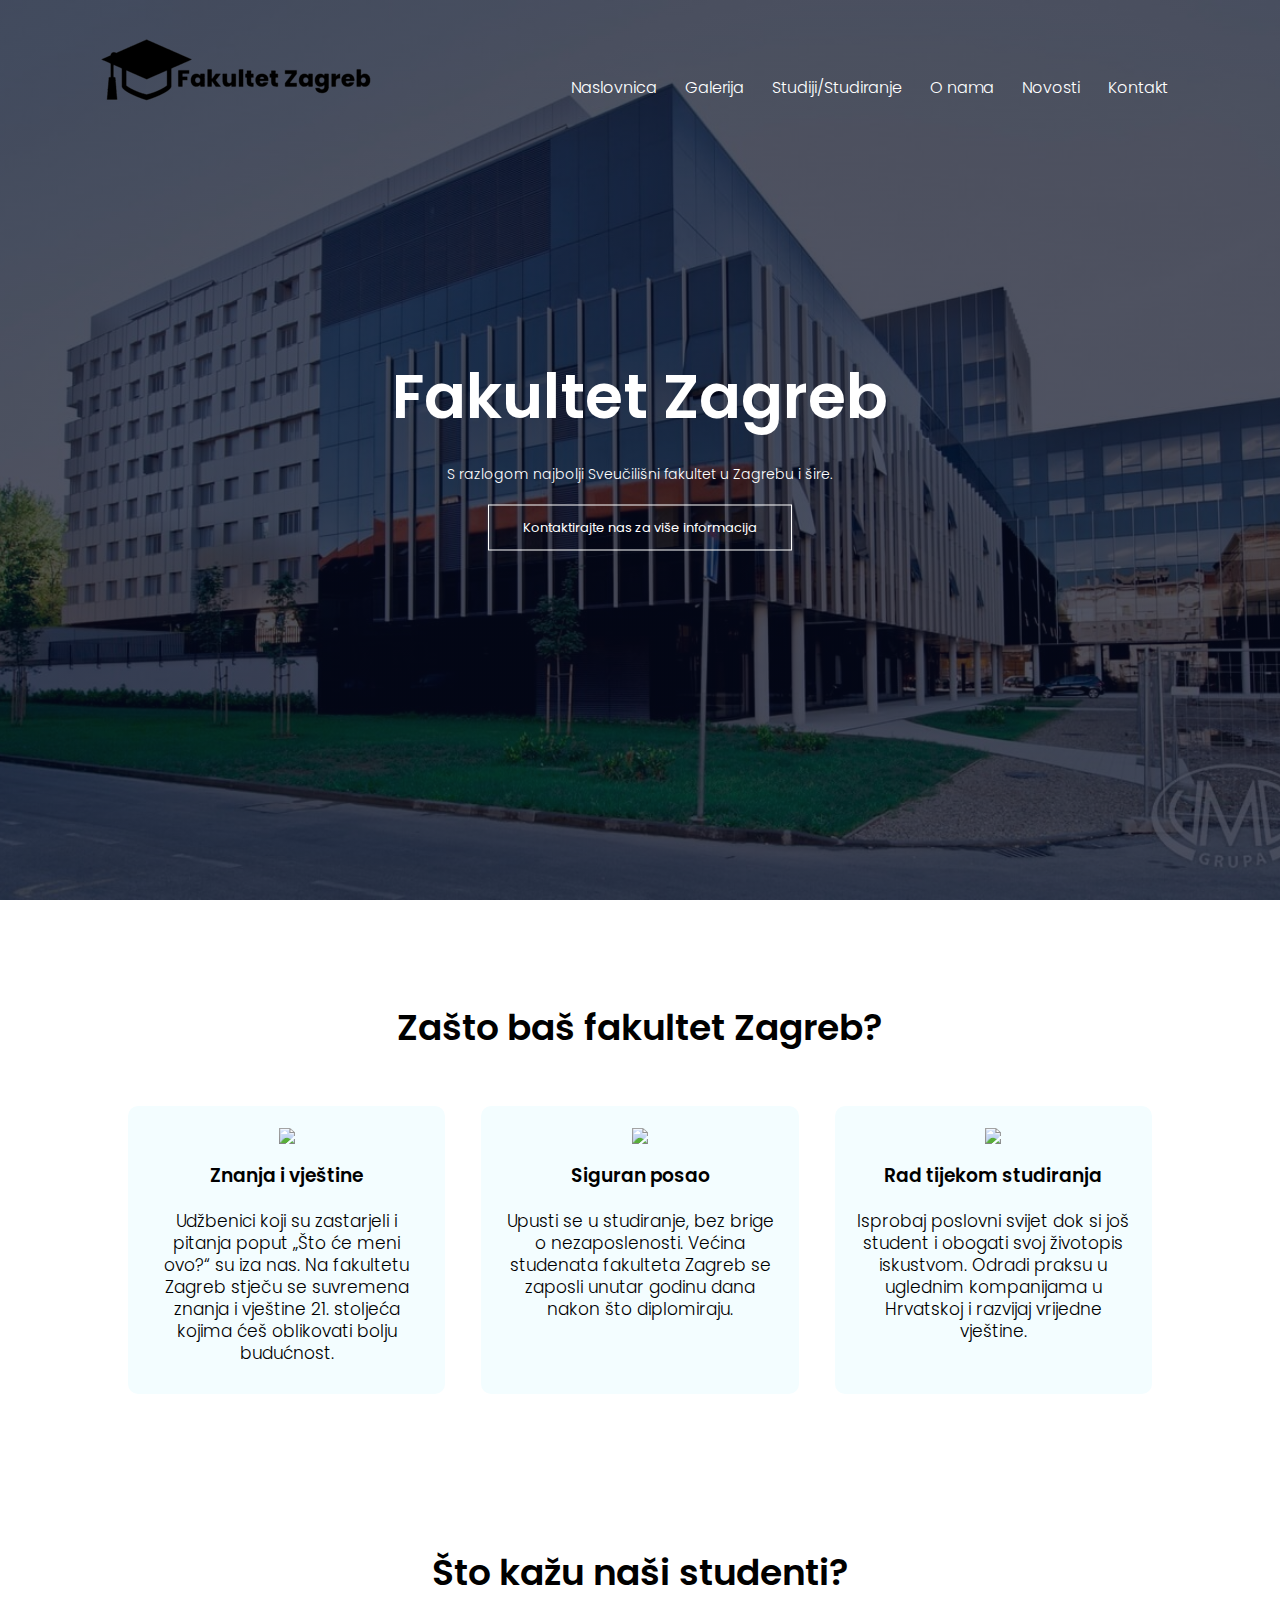
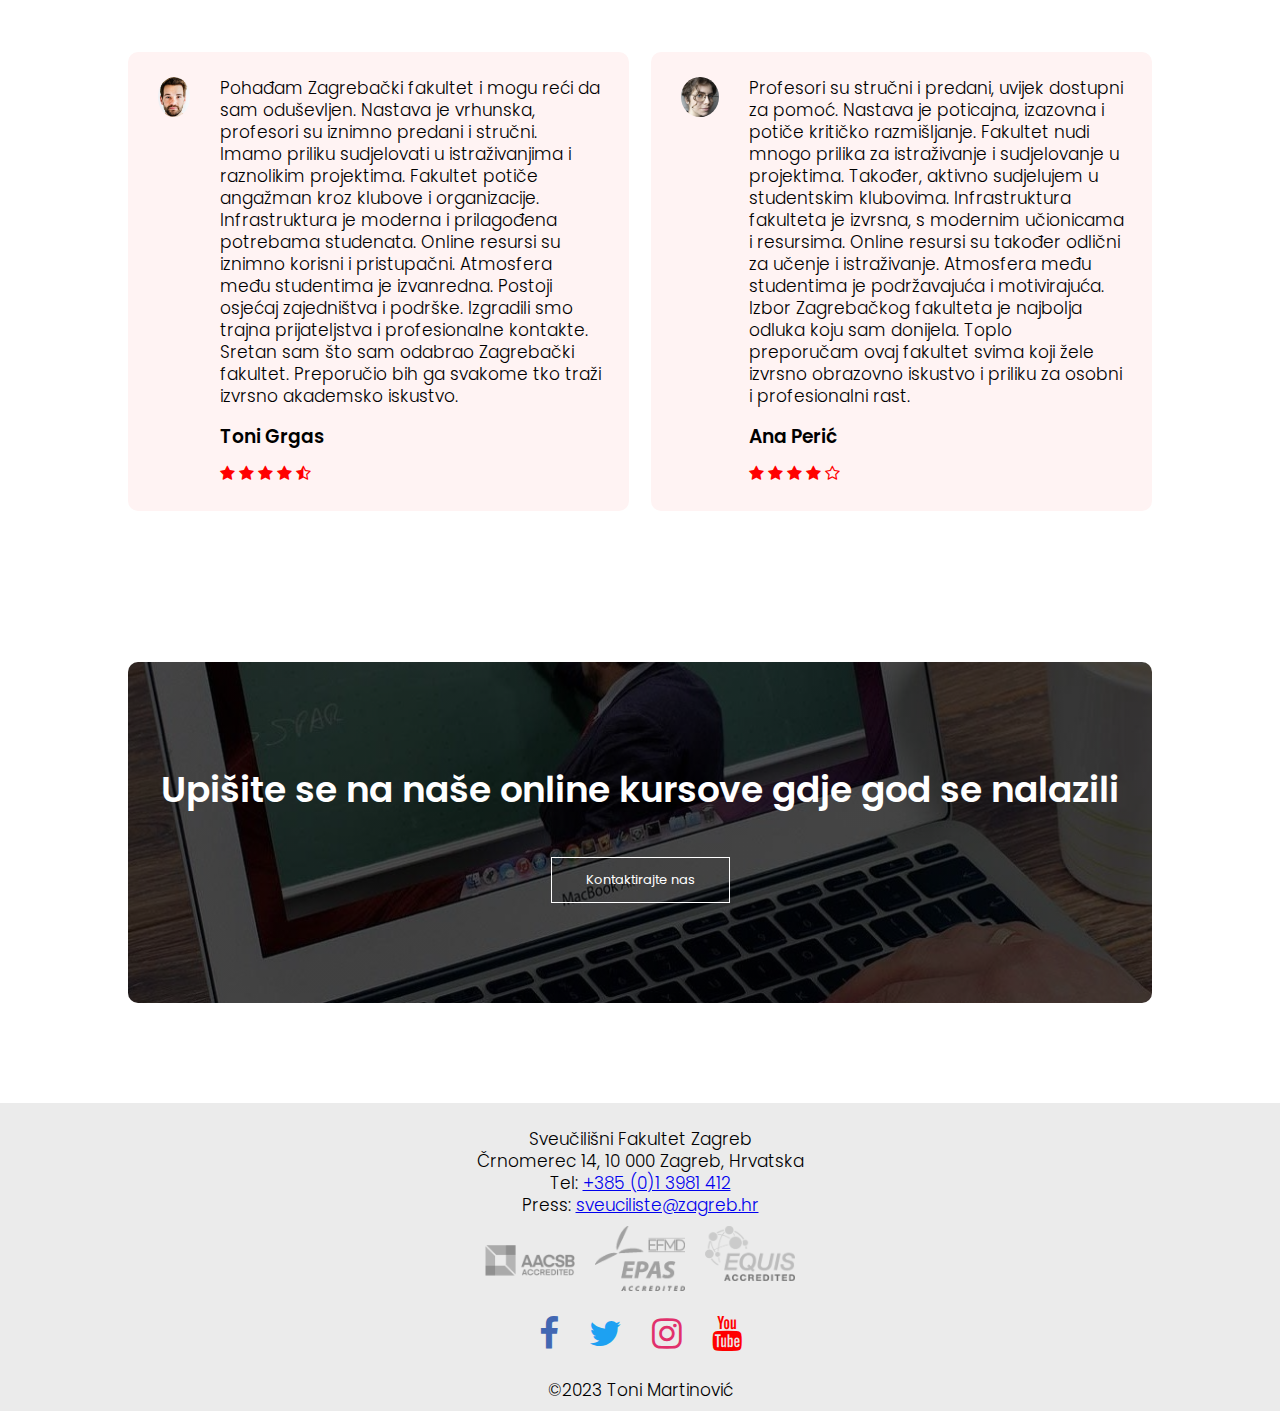
==== commit d91a17c3: "Add files via upload" ====
--- a/index.html
+++ b/index.html
@@ -34,26 +34,34 @@
       <a href="kontakt.html" class="hero-btn">Kontaktirajte nas za više informacija</a>
     </div>
   </section>
-  <!--------STUDIJI-------->
+  <!--------PONUDA-------->
   <section class="ponuda">
     <h1>
-      F I L L E R
+      Zašto baš fakultet Zagreb?
     </h1>
     <div class="row">
       <div class="ponuda-col">
-        <h3>FILLER</h3>
-        <p> filler</p>
+        <img src="slike/ponuda1.png" class="ponuda-img">
+        <h3>Znanja i vještine</h3>
+        <p> Udžbenici koji su zastarjeli i pitanja poput „Što će meni ovo?“ su iza nas. Na fakultetu Zagreb
+          stječu se suvremena znanja i vještine 21. stoljeća kojima ćeš oblikovati bolju budućnost.</p>
       </div>
       <div class="ponuda-col">
-        <h3>FILLER</h3>
-        <p>filler</p>
+        <img src="slike/ponuda2.png" class="ponuda-img">
+        <h3>Siguran posao</h3>
+        <p>Upusti se u studiranje, bez brige o nezaposlenosti.
+          Većina studenata fakulteta Zagreb se zaposli unutar godinu dana nakon što diplomiraju. </p>
       </div>
       <div class="ponuda-col">
-        <h3>FILLER</h3>
-        <p>FILLER<br>
+        <img src="slike/ponuda3.png" class="ponuda-img">
+        <h3>Rad tijekom studiranja</h3>
+        <p>Isprobaj poslovni svijet dok si još student i obogati svoj životopis iskustvom. Odradi praksu u uglednim
+          kompanijama u Hrvatskoj i razvijaj vrijedne vještine.<br>
       </div>
     </div>
   </section>
+  <!--------PONUDA-------->
+
   <!---------osvrti---------->
   <section class="osvrti">
     <h1>Što kažu naši studenti?</h1>
@@ -104,12 +112,15 @@
       </div>
     </div>
   </section>
+  <!---------osvrti---------->
 
   <!--------ONLINE-------->
   <section class="onlinekontakt">
     <h1>Upišite se na naše online kursove gdje god se nalazili</h1>
     <a href="kontakt.html" class="hero-btn">Kontaktirajte nas</a>
   </section>
+  <!--------ONLINE-------->
+
   <!--------FOOTER-------->
   <section class="footer">
     <p>Sveučilišni Fakultet Zagreb<br>
@@ -143,4 +154,4 @@
   <!--------FOOTER-------->
 </body>
 
-</html>
+</html>--- a/style.css
+++ b/style.css
@@ -149,7 +149,7 @@
 
 p {
   color: #000000;
-  font-size: 14px;
+  font-size: 17px;
   font-weight: 300;
   line-height: 22px;
   padding: 10px;
@@ -163,11 +163,12 @@
 
 .ponuda-col {
   flex-basis: 31%;
-  background: #fff3f3;
+  background: #f3fdff;
   border-radius: 10px;
   margin-bottom: 5%;
   padding: 20px 12px;
   box-sizing: border-box;
+  cursor: pointer;
 }
 
 h3 {
@@ -176,8 +177,20 @@
   margin: 10px 0;
 }
 
-.ponuda-col:hover {
+.ponuda-img {
+  width: 25%;
+}
+
+.ponuda-col:hover,
+.ponuda-col:hover .ponuda-img {
   box-shadow: 0 0 20px 0px rgba(0, 0, 0, 0.2);
+  transform: scale(1.1);
+  background: #d7f8ff;
+  transition: 1s;
+}
+
+.ponuda-col:hover .ponuda-img {
+  box-shadow: none;
 }
 
 @media(max-width: 700px) {
@@ -209,6 +222,7 @@
   margin-bottom: 30px;
   position: relative;
   overflow: hidden;
+  cursor: pointer;
 }
 
 .vijesti-col img {
@@ -223,6 +237,12 @@
   top: 0;
   left: 0;
   transition: 0.5s;
+}
+
+.vijesti .row {
+  display: flex;
+  flex-wrap: wrap;
+  justify-content: space-between;
 }
 
 .layer:hover {
@@ -259,6 +279,7 @@
   }
 }
 
+
 /* ---------KAMPUS-------- */
 
 .kampus {
@@ -305,8 +326,13 @@
   text-align: left;
   background: #fff3f3;
   padding: 25px;
+  display: flex;
   cursor: pointer;
-  display: flex;
+}
+
+.osvrti-col:hover {
+  background: #ffe6e6;
+  ;
 }
 
 .osvrti-col img {
@@ -327,13 +353,17 @@
 }
 
 .osvrti-col .fa {
-  color: firebrick;
+  color: red;
 }
 
 @media(max-width: 700px) {
   .osvrti-col img {
     margin-left: 0px;
     margin-right: 15px;
+  }
+
+  .osvrti-col p {
+    font-size: 16px;
   }
 }
 
@@ -431,6 +461,16 @@
   transition: 1s;
 }
 
+@media(max-width: 700px) {
+  .footer p {
+    font-size: 14px;
+  }
+
+  .icons {
+    font-size: 14px
+  }
+}
+
 /*--------------SUB-HEADER---------*/
 .sub-header img {
   padding-left: 100px;
@@ -523,14 +563,15 @@
 }
 
 .studiji-left h2 {
-  color: #222;
+  color: #000000;
   font-weight: 600;
   margin: 30px 0;
 }
 
 .studiji-left p {
-  color: #999;
+  color: #4b4b4b;
   padding: 0;
+  font-size: 17px;
 }
 
 .studiji-right {
@@ -715,4 +756,4 @@
 
 .opacity-low {
   opacity: 0.8;
-}
+}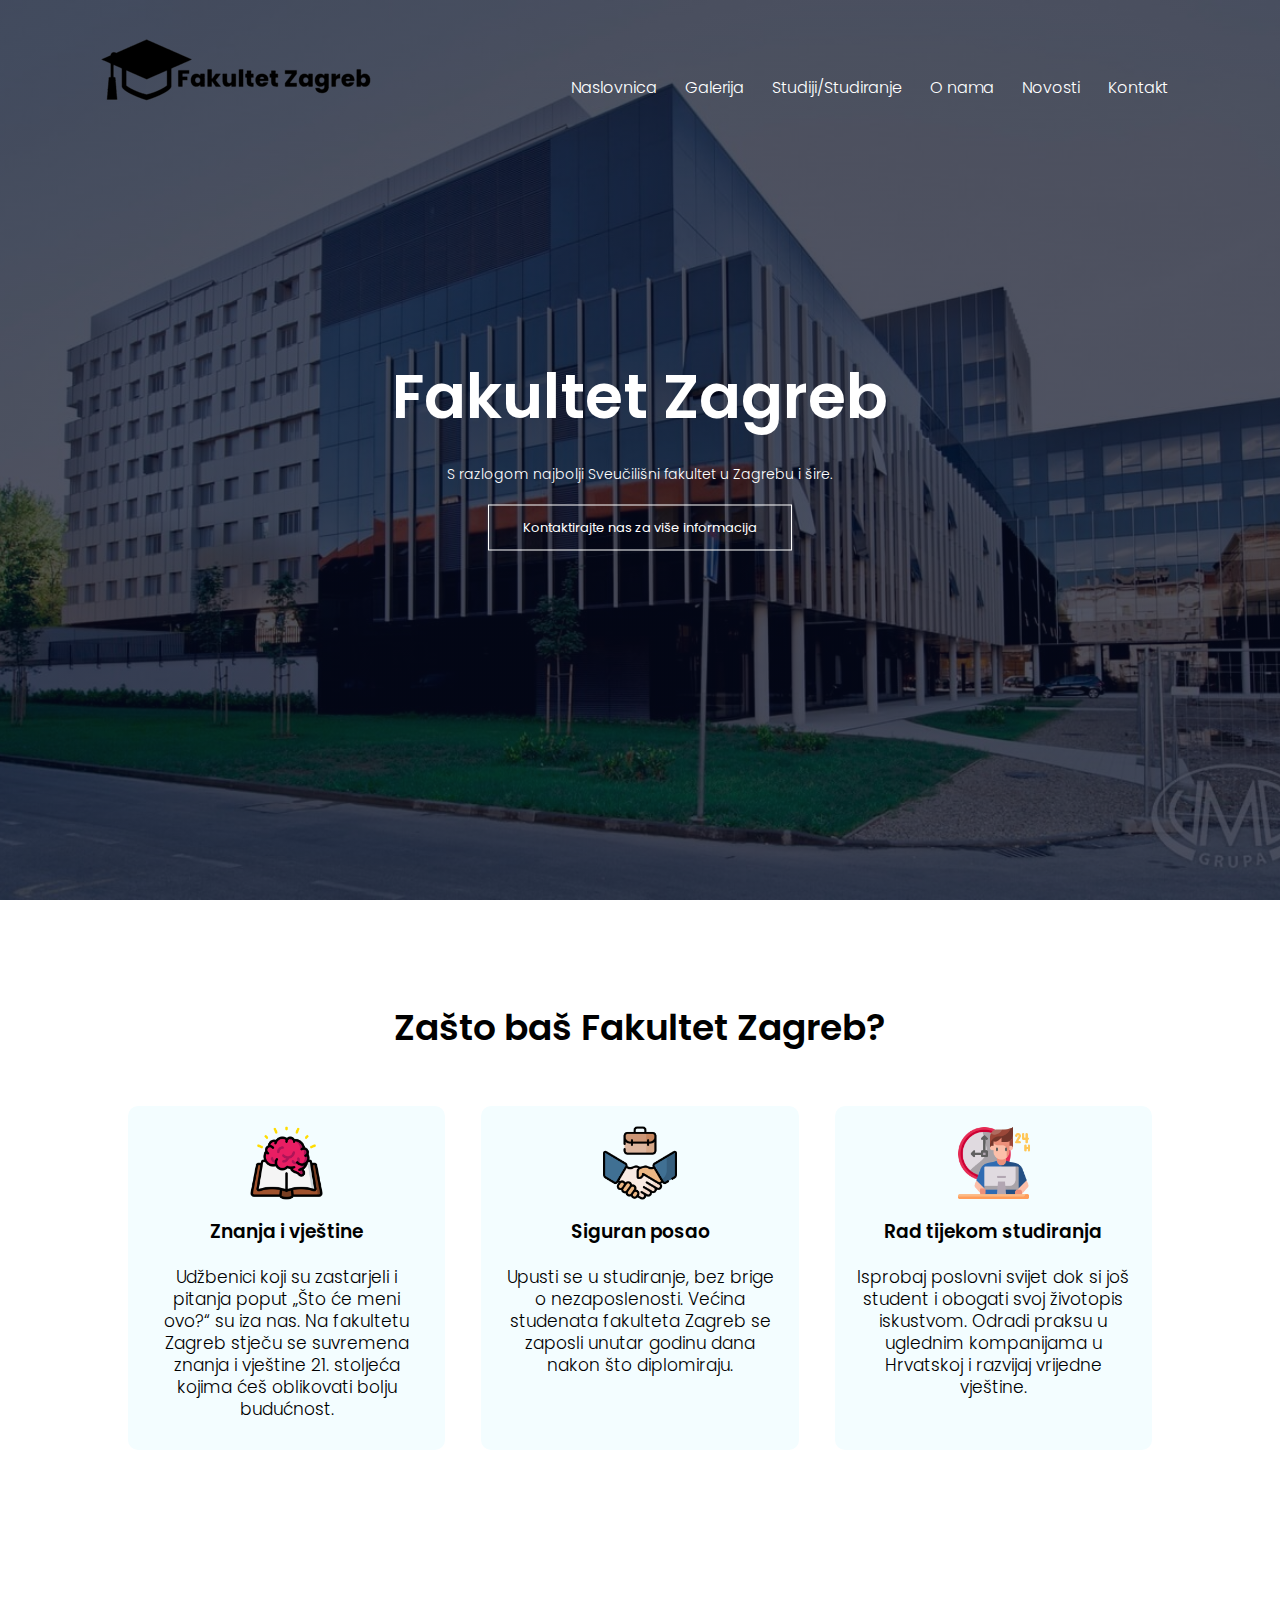
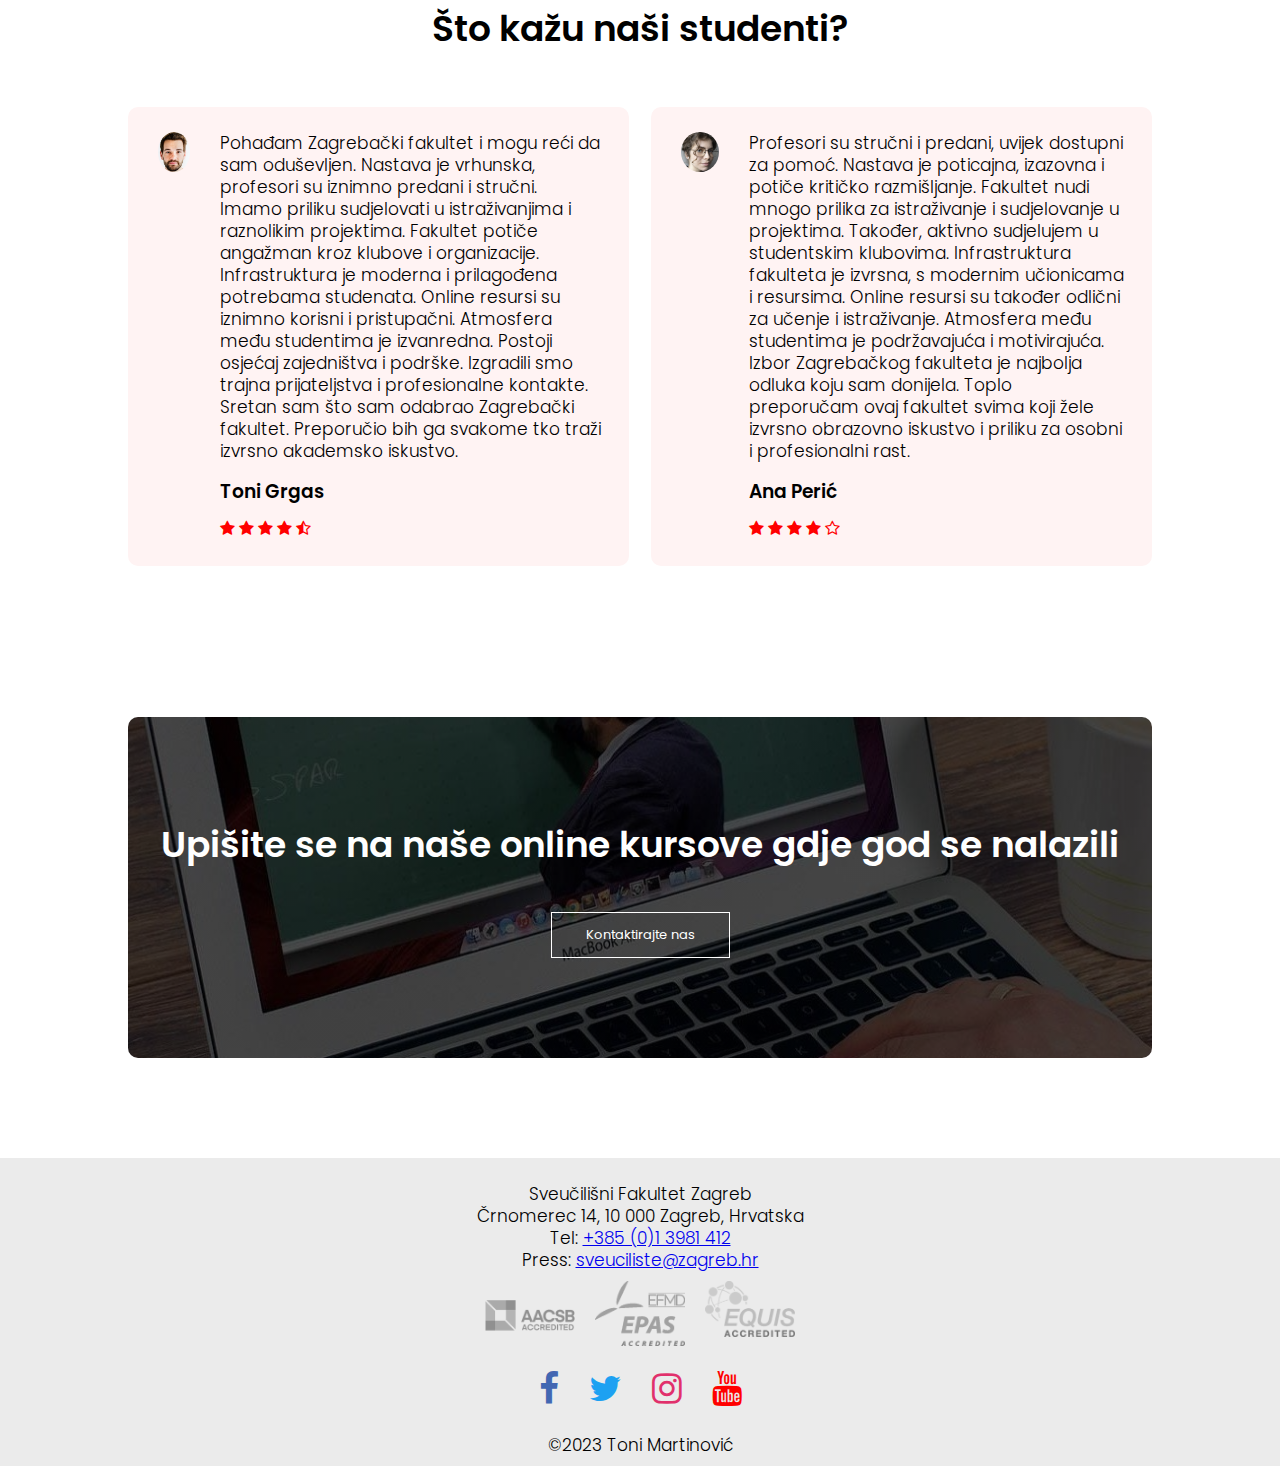
==== commit 599034b2: "Add files via upload" ====
--- a/index.html
+++ b/index.html
@@ -37,7 +37,7 @@
   <!--------PONUDA-------->
   <section class="ponuda">
     <h1>
-      Zašto baš fakultet Zagreb?
+      Zašto baš Fakultet Zagreb?
     </h1>
     <div class="row">
       <div class="ponuda-col">
--- a/style.css
+++ b/style.css
@@ -756,4 +756,80 @@
 
 .opacity-low {
   opacity: 0.8;
+}
+
+
+/*VIJESTI*/
+.sub-vijesti {
+  width: 80%;
+  margin: auto;
+  padding-top: 15px;
+  padding-bottom: 50px;
+}
+
+.sub-vijesti-col {
+  flex-basis: 48%;
+  padding: 30px 2px;
+}
+
+.sub-vijesti-col img {
+  width: 100%;
+}
+
+.sub-vijesti-col h1 {
+  padding-top: 0;
+  font-size: 25px;
+}
+
+.sub-vijesti-col p {
+  padding: 15px 0 25px;
+  font-size: 16px;
+  font-weight: 500;
+}
+
+.red-btn {
+  border: 1px solid #f44336;
+  background: transparent;
+  color: red;
+}
+
+.red-btn:hover {
+  color: white;
+}
+
+@media(max-width: 700px) {
+  .sub-vijesti-header img {
+    padding-left: 25px;
+    padding-top: 8px;
+  }
+
+  .sub-vijesti-col p {
+    font-size: 15px;
+  }
+
+  .sub-vijesti-col h1 {
+    font-size: 25px;
+  }
+}
+
+/*--------------SUB-VIJESTI-HEADER---------*/
+.sub-vijesti-header img {
+  padding-left: 100px;
+  padding-top: 32px;
+  text-align: left;
+}
+
+.sub-vijesti-header {
+  min-height: 40vh;
+  width: 100%;
+  background-image: linear-gradient(rgba(4, 9, 30, 0), rgb(4, 9, 30)), url(slike/aboutbg.png);
+  background-position: center;
+  background-size: cover;
+  position: relative;
+}
+
+.sub-vijesti-header h1 {
+  text-align: center;
+  color: white;
+  margin-top: 100px;
 }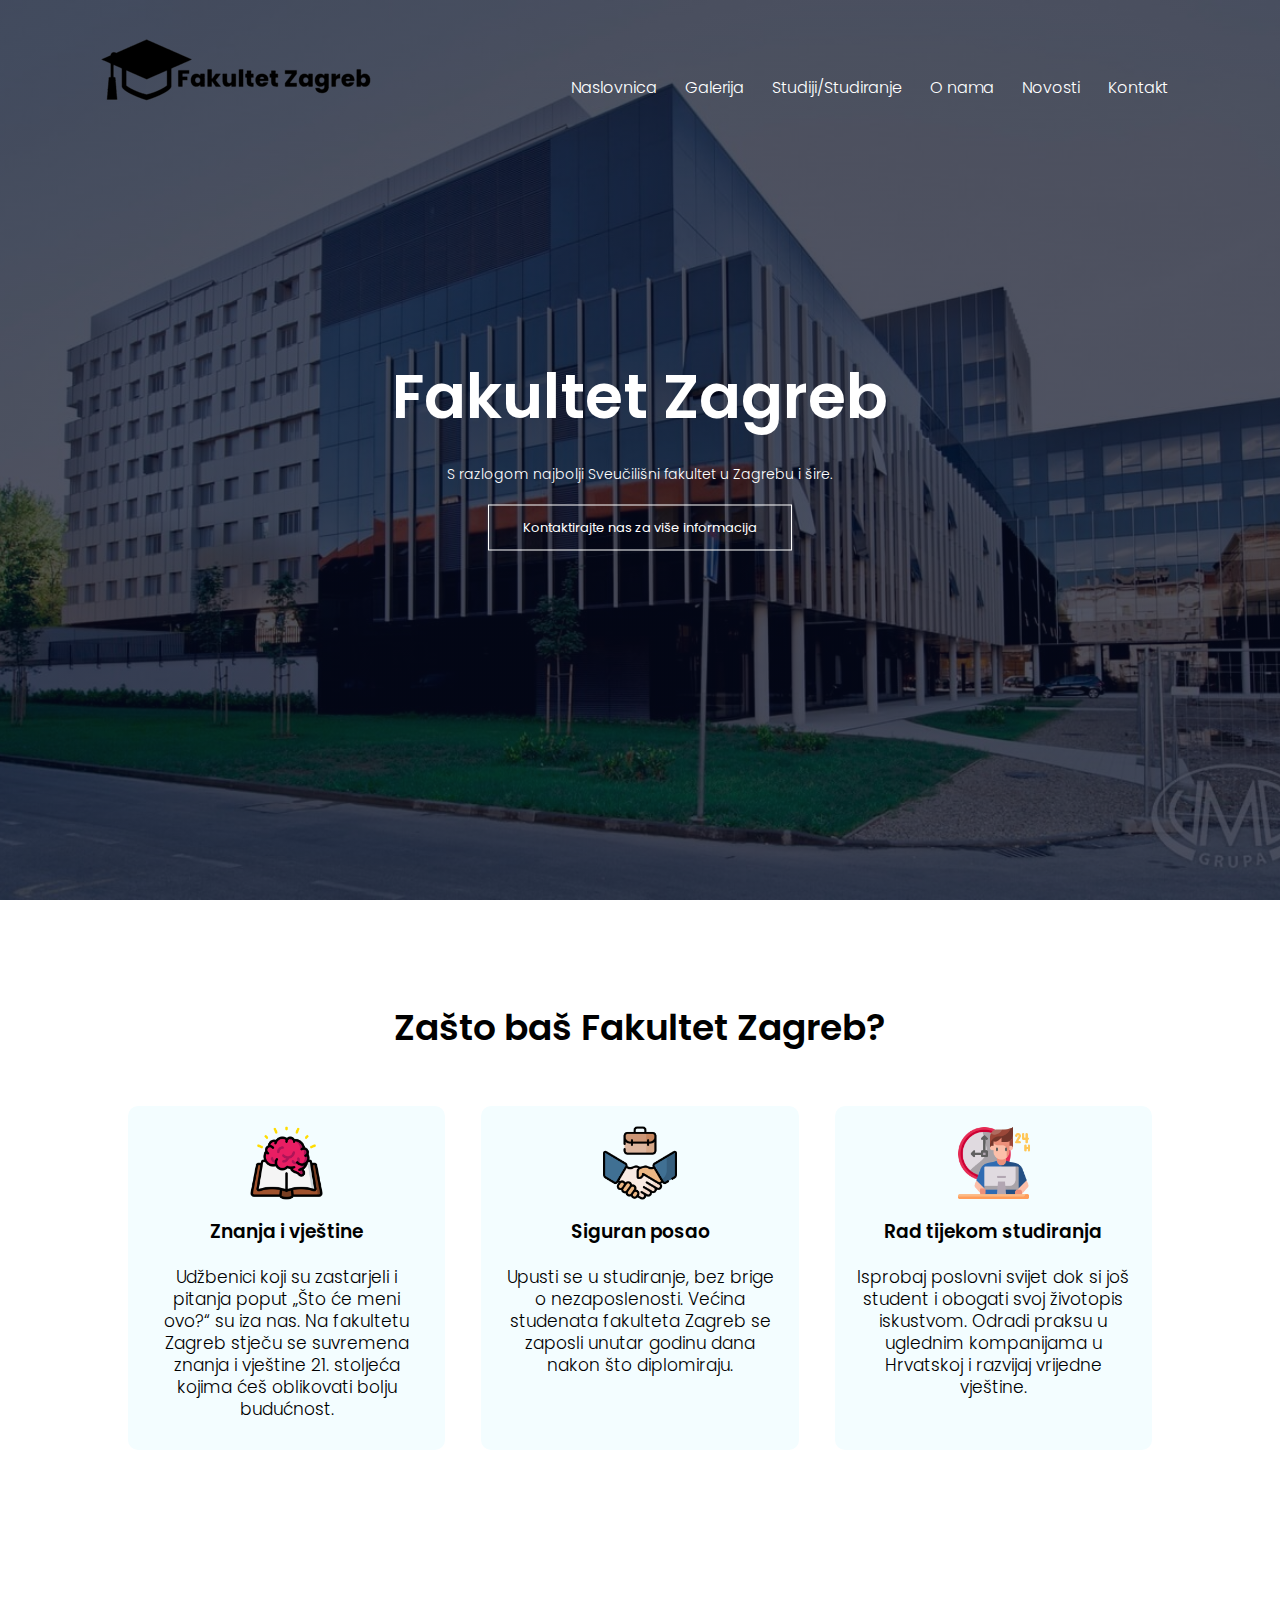
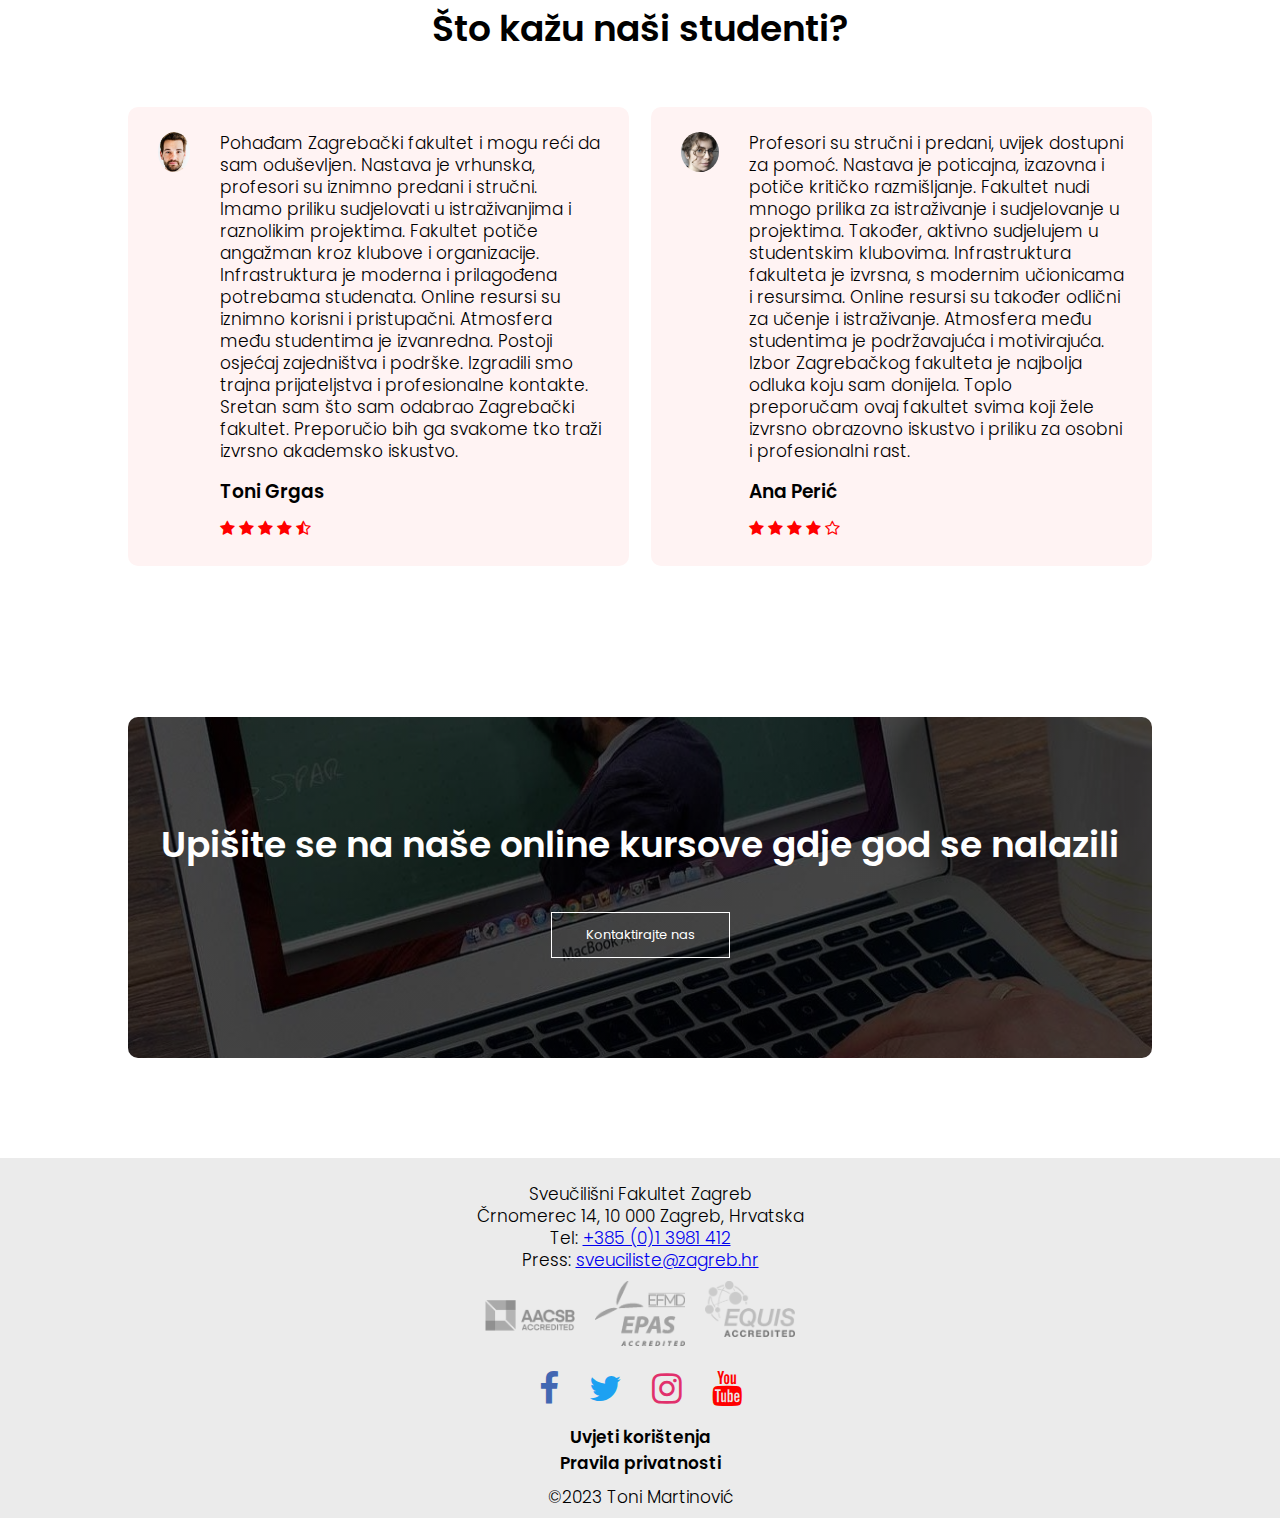
==== commit 2b6e2215: "Add files via upload" ====
--- a/index.html
+++ b/index.html
@@ -144,11 +144,13 @@
       </li>
     </div>
     <div class="icons">
-      <a href="https://www.facebook.com/sveucilisnifakultetzagreb" class="fa fa-facebook"></a>
-      <a href="https://www.twitter.com/sveucilisnifakultetzagreb" class="fa fa-twitter"></a>
-      <a href="https://www.instagram.com/sveucilisnifakultetzagreb" class="fa fa-instagram"></a>
-      <a href="https://www.youtube.com/@sveucilisnifakultetzagreb" class="fa fa-youtube"></a>
+      <a href="https://www.facebook.com/sveucilisnifakultetzagreb" target="_blank" class="fa fa-facebook"></a>
+      <a href="https://www.twitter.com/sveucilisnifakultetzagreb" target="_blank" class="fa fa-twitter"></a>
+      <a href="https://www.instagram.com/sveucilisnifakultetzagreb" target="_blank" class="fa fa-instagram"></a>
+      <a href="https://www.youtube.com/@sveucilisnifakultetzagreb" target="_blank" class="fa fa-youtube"></a>
     </div>
+    <a href="uvjeti_koristenja.html" class="uvjetipravila-font">Uvjeti korištenja</a><br>
+    <a href="pravila_privatnosti.html" class="uvjetipravila-font">Pravila privatnosti</a>
     <p>©2023 Toni Martinović</p>
   </section>
   <!--------FOOTER-------->
--- a/style.css
+++ b/style.css
@@ -274,8 +274,9 @@
     margin-right: 15px;
   }
 
-  .vijesti h3 {
+  .layer h3 {
     font-size: 17px;
+    max-width: 80%;
   }
 }
 
@@ -759,7 +760,7 @@
 }
 
 
-/*VIJESTI*/
+/*SUB-VIJESTI*/
 .sub-vijesti {
   width: 80%;
   margin: auto;
@@ -773,6 +774,8 @@
 }
 
 .sub-vijesti-col img {
+  flex-basis: 48%;
+  padding: 30px 2px;
   width: 100%;
 }
 
@@ -798,9 +801,9 @@
 }
 
 @media(max-width: 700px) {
-  .sub-vijesti-header img {
-    padding-left: 25px;
-    padding-top: 8px;
+  .sub-vijesti img {
+    margin-left: 0px;
+    margin-right: 15px;
   }
 
   .sub-vijesti-col p {
@@ -808,7 +811,7 @@
   }
 
   .sub-vijesti-col h1 {
-    font-size: 25px;
+    font-size: 20px;
   }
 }
 
@@ -832,4 +835,96 @@
   text-align: center;
   color: white;
   margin-top: 100px;
-}+}
+
+@media(max-width: 700px) {
+
+  .sub-vijesti-header img {
+    padding-left: 25px;
+    padding-top: 8px;
+  }
+
+  .sub-vijesti-header h1 {
+    font-size: 25px;
+  }
+}
+
+/*UVJETI*/
+
+.uvjeti-koristenja {
+  text-align: left;
+  padding-top: 50px;
+}
+
+.uvjeti-koristenja h1 {
+  font-size: 36px;
+  text-align: left;
+}
+
+.col-uvjeti h3 {
+  font-size: 22px;
+  text-align: left;
+  font-weight: 500;
+}
+
+.uvjeti-koristenja h4 {
+  font-size: 18px;
+  font-weight: 600;
+}
+
+.col-uvjeti {
+  margin-left: 110px;
+}
+
+.uvjetipravila-font {
+  text-decoration: none;
+  color: #000000;
+  font-size: 17px;
+  font-weight: 600;
+}
+
+.uvjetipravila-font2 {
+  text-decoration: none;
+  color: #0000EE;
+  font-size: 17px;
+  font-weight: 600;
+}
+
+/*UVJETI*/
+
+
+/*PRAVILA PRIVATNOSTI*/
+
+.pravila-privatnosti {
+  text-align: left;
+  padding-top: 50px;
+}
+
+.pravila-privatnosti h1 {
+  font-size: 36px;
+  text-align: left;
+}
+
+.col-pravila h3 {
+  font-size: 22px;
+  text-align: left;
+  font-weight: 500;
+}
+
+.pravila-privatnosti h4 {
+  font-size: 18px;
+  font-weight: 600;
+}
+
+.col-pravila {
+  margin-left: 110px;
+}
+
+.uvjetipravila-font {
+  text-decoration: none;
+  color: #000000;
+  font-size: 17px;
+  font-weight: 600;
+}
+
+/*PRAVILA PRIVATNOSTI*/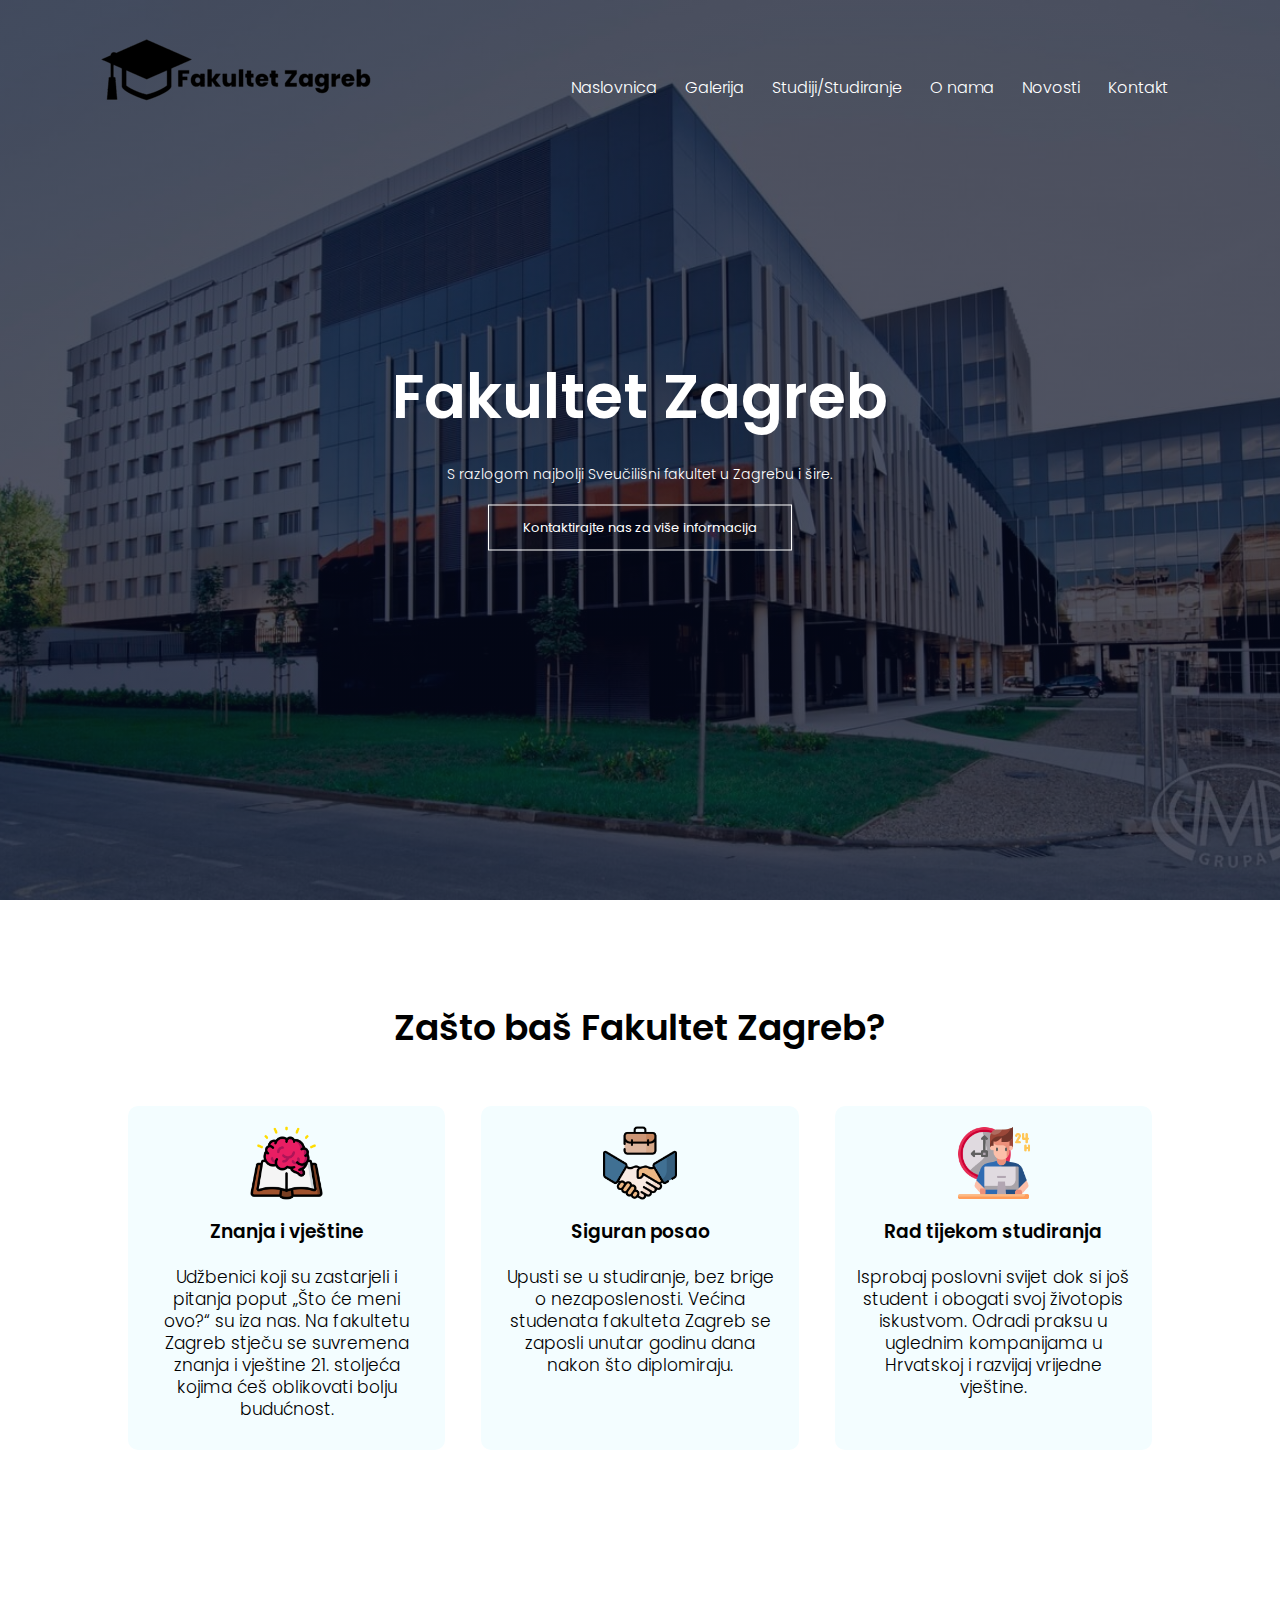
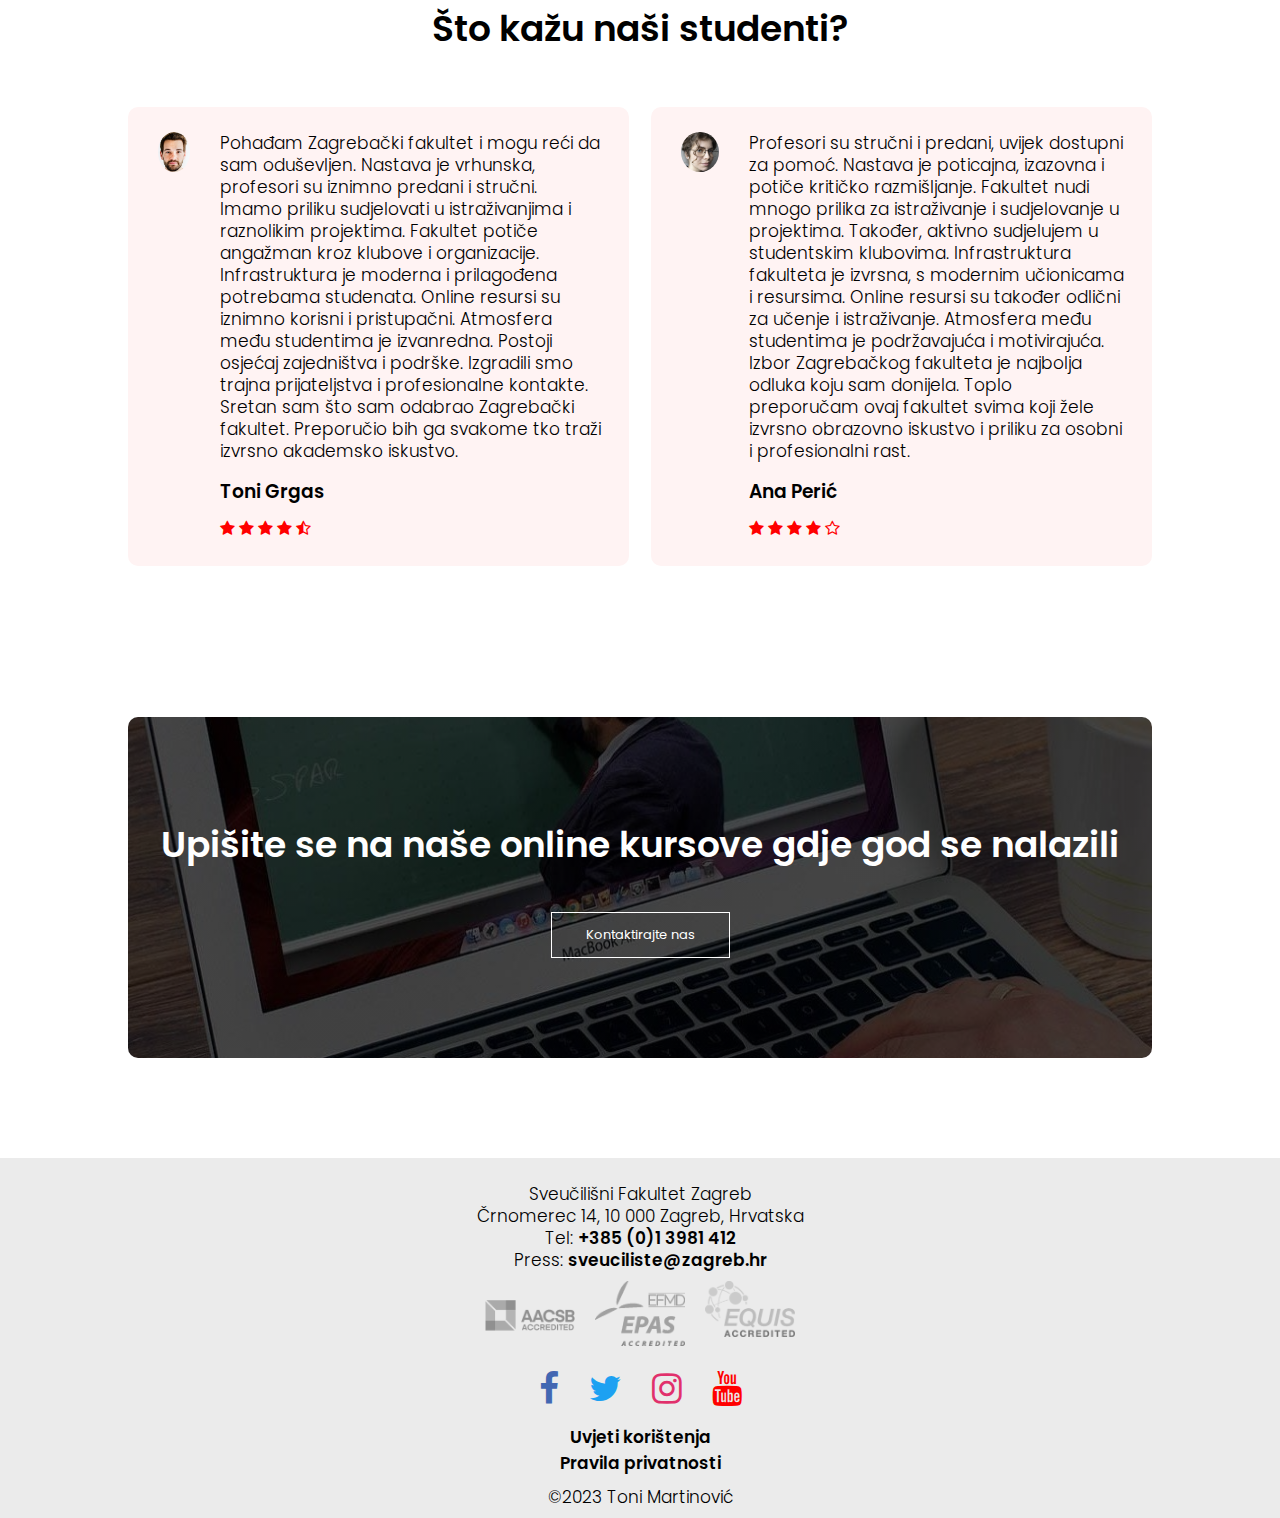
==== commit 03640be8: "Add files via upload" ====
--- a/index.html
+++ b/index.html
@@ -125,8 +125,8 @@
   <section class="footer">
     <p>Sveučilišni Fakultet Zagreb<br>
       Črnomerec 14, 10 000 Zagreb, Hrvatska<br>
-      Tel: <a href="tel:+385 (0)1 3981 412">+385 (0)1 3981 412</a><br>
-      Press: <a href="kontakt.html">sveuciliste@zagreb.hr</a></p>
+      Tel: <a class="footerlink" href="tel:+385 (0)1 3981 412">+385 (0)1 3981 412</a><br>
+      Press: <a class="footerlink" href="kontakt.html">sveuciliste@zagreb.hr</a></p>
     <div class="footer-logos">
       <li>
         <a href="http://www.aacsb.edu/" target="_blank">
--- a/style.css
+++ b/style.css
@@ -392,12 +392,24 @@
   }
 }
 
+/* --------FOOTER----------*/
+
 .footer {
   width: 100%;
   text-align: center;
   padding: 15px 0;
   padding-bottom: 0px;
   background-color: rgba(128, 128, 128, 0.158);
+}
+
+.footerlink {
+  text-decoration: none;
+  color: #000000;
+  font-weight: 600;
+}
+
+.footerlink:hover {
+  color: #0000EE;
 }
 
 .footer h4 {
@@ -687,78 +699,82 @@
 
 /* GALERIJA */
 
-.gallery-image {
-  padding: 10px;
+.container {
+  margin: 0;
+  padding: 0;
+  box-sizing: border-box;
+  position: relative;
+  min-height: 100vh;
+}
+
+.container .image-container {
   display: flex;
   flex-wrap: wrap;
+  gap: 15px;
   justify-content: center;
-}
-
-.gallery-image img {
-  height: 500px;
-  width: 700px;
-  transform: scale(1.0);
-  transition: transform 0.4s ease;
-}
-
-.img-box {
-  box-sizing: content-box;
-  margin: 10px;
-  height: 500px;
-  width: 700px;
+  padding: 10px;
+}
+
+.container .image-container .image {
+  height: 300px;
+  width: 500px;
+  border: 5px solid white;
+  box-shadow: 0 5px 15px rgba(0, 0, 0, 0.1);
   overflow: hidden;
-  display: inline-block;
-  color: white;
-  position: relative;
-  background-color: white;
-}
-
-.caption {
-  position: absolute;
-  bottom: 5px;
-  left: 20px;
-  opacity: 0.0;
-  transition: transform 0.3s ease, opacity 0.3s ease;
-  color: white;
-  font-size: 20px;
-}
-
-.transparent-box {
-  height: 500px;
-  width: 700px;
-  background-color: rgba(0, 0, 0, 0);
+  cursor: pointer;
+}
+
+.container .image-container .image img {
+  height: 100%;
+  width: 100%;
+  object-fit: cover;
+  transition: 0.1s linear;
+}
+
+.container .image-container .image:hover img {
+  transform: scale(1.1);
+}
+
+.container .popup-image {
+  position: fixed;
+  top: 0;
+  left: 0;
+  background: rgba(0, 0, 0, 0.8);
+  height: 100%;
+  width: 100%;
+  z-index: 100;
+  display: none;
+}
+
+.container .popup-image span {
   position: absolute;
   top: 0;
-  left: 0;
-  transition: background-color 0.3s ease;
-}
-
-.img-box:hover img {
-  transform: scale(1.1);
-}
-
-.img-box:hover .transparent-box {
-  background-color: rgba(0, 0, 0, 0.5);
-}
-
-.img-box:hover .caption {
-  transform: translateY(-20px);
-  opacity: 1.0;
-}
-
-.img-box:hover {
+  right: 10px;
+  font-size: 35px;
+  font-weight: bolder;
+  color: white;
   cursor: pointer;
-}
-
-.caption p {
-  font-size: 25px;
-  color: white;
-}
-
-.opacity-low {
-  opacity: 0.8;
-}
-
+  z-index: 100;
+}
+
+.container .popup-image img {
+  position: absolute;
+  top: 30%;
+  left: 30%;
+  transform: translate(-30% -30%);
+  border: 5px solid white;
+  border-radius: 5px;
+  width: 750px;
+  object-fit: cover;
+}
+
+@media(max-width: 700px) {
+  .container .popup-image img {
+    width: 95%;
+
+
+  }
+}
 
 /*SUB-VIJESTI*/
 .sub-vijesti {
@@ -883,6 +899,13 @@
   font-weight: 600;
 }
 
+.uvjetipravila-font:hover {
+  text-decoration: none;
+  color: #0000EE;
+  font-size: 17px;
+  font-weight: 600;
+}
+
 .uvjetipravila-font2 {
   text-decoration: none;
   color: #0000EE;
